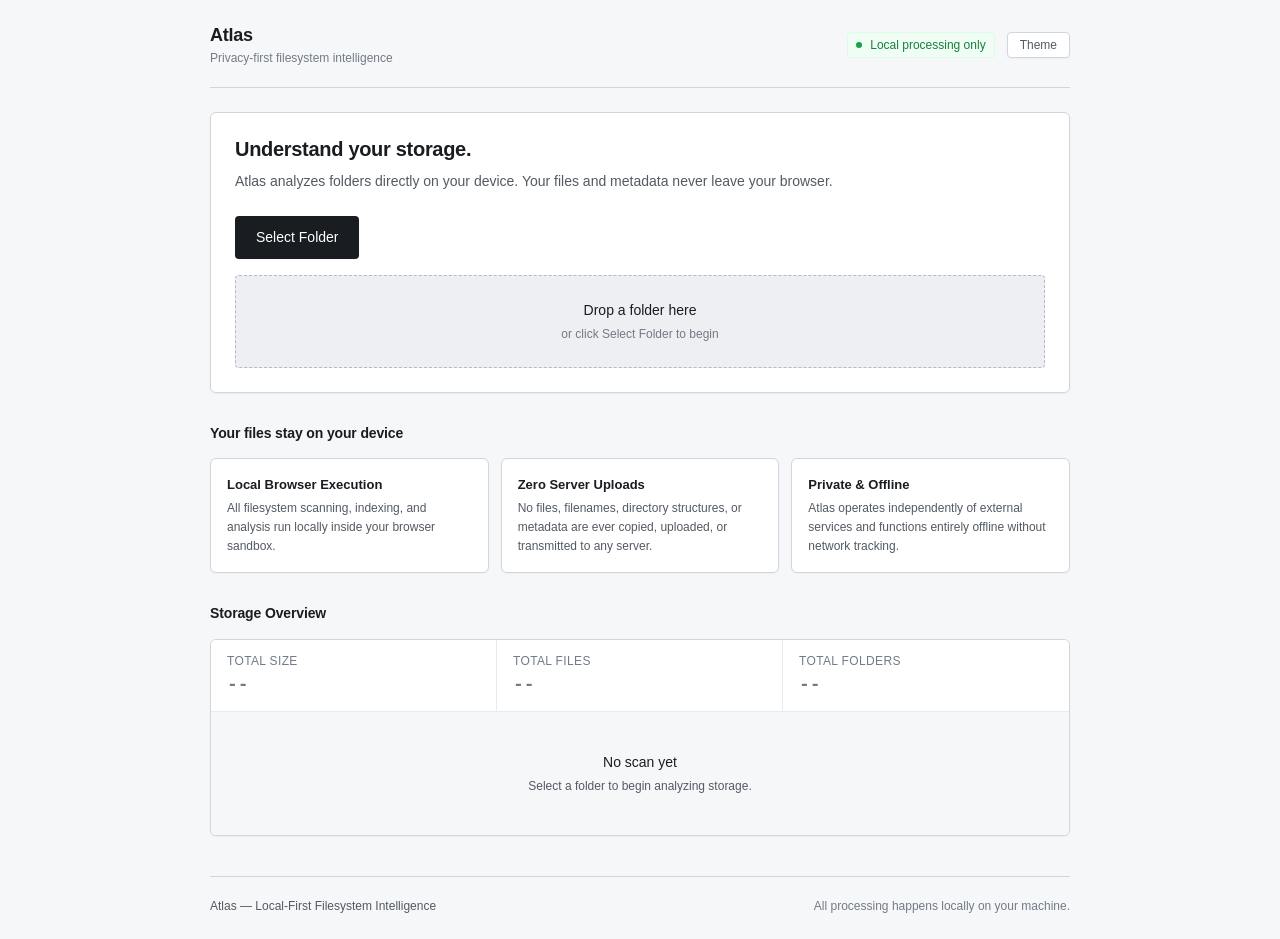
==== index.html @ 325a5d92 "Created the basic frontend." ====
<!DOCTYPE html>
<html lang="en">

<head>
    <meta charset="UTF-8">
    <meta name="viewport" content="width=device-width, initial-scale=1.0">
    <meta name="description"
        content="Atlas - Privacy-first, local-first filesystem intelligence application analyzing folders directly in your browser.">
    <title>Atlas</title>
    <link rel="stylesheet" href="css/app.css">
</head>

<body>
    <header id="app-header" class="app-header">
        <div class="brand-container">
            <h1 class="brand-title">Atlas</h1>
            <p class="brand-tagline">Privacy-first filesystem intelligence</p>
        </div>

        <div class="header-actions">
            <div id="privacy-status" class="privacy-status" role="status" aria-live="polite">
                <span class="status-indicator"></span>
                <span class="status-text">Local processing only</span>
            </div>

            <button type="button" id="theme-toggle" class="theme-toggle-btn" aria-label="Toggle theme">
                Theme
            </button>
        </div>
    </header>

    <main id="main-content" class="main-content">
        <!-- hero section -->
        <section id="scan-section" class="scan-section" aria-labelledby="scan-heading">
            <header class="section-header">
                <h2 id="scan-heading" class="section-title">Understand your storage.</h2>
                <p class="section-description">
                    Atlas analyzes folders directly on your device. Your files and metadata never leave your browser.
                </p>
            </header>

            <div class="scan-controls">
                <input type="file" id="folder-input" class="folder-input" webkitdirectory directory multiple hidden
                    aria-label="Select folder to analyze">
                <button type="button" id="select-folder-btn" class="select-folder-btn">
                    Select Folder
                </button>

                <div id="drop-zone" class="drop-zone" tabindex="0" role="region" aria-label="Folder drop zone">
                    <p class="drop-zone-prompt">Drop a folder here</p>
                    <p class="drop-zone-subtext">or click Select Folder to begin</p>
                </div>
            </div>
        </section>

        <!-- privacy section -->
        <section id="privacy-section" class="privacy-section" aria-labelledby="privacy-heading">
            <h2 id="privacy-heading" class="section-title">Your files stay on your device</h2>
            <div class="privacy-details">
                <article class="privacy-point">
                    <h3 class="privacy-point-title">Local Browser Execution</h3>
                    <p class="privacy-point-text">
                        All filesystem scanning, indexing, and analysis run locally inside your browser sandbox.
                    </p>
                </article>
                <article class="privacy-point">
                    <h3 class="privacy-point-title">Zero Server Uploads</h3>
                    <p class="privacy-point-text">
                        No files, filenames, directory structures, or metadata are ever copied, uploaded, or transmitted
                        to any server.
                    </p>
                </article>
                <article class="privacy-point">
                    <h3 class="privacy-point-title">Private &amp; Offline</h3>
                    <p class="privacy-point-text">
                        Atlas operates independently of external services and functions entirely offline without network
                        tracking.
                    </p>
                </article>
            </div>
        </section>

        <!-- dashboard section -->
        <section id="dashboard-section" class="dashboard-section" aria-labelledby="dashboard-heading">
            <div class="dashboard-header">
                <h2 id="dashboard-heading" class="section-title">Storage Overview</h2>
            </div>

            <div id="stats-overview" class="stats-overview">
                <!-- stats cards -->
                <div id="stats-container" class="stats-grid" aria-hidden="true">
                    <article class="stat-card" id="stat-total-size">
                        <h3 class="stat-label">Total Size</h3>
                        <p class="stat-value">--</p>
                    </article>
                    <article class="stat-card" id="stat-total-files">
                        <h3 class="stat-label">Total Files</h3>
                        <p class="stat-value">--</p>
                    </article>
                    <article class="stat-card" id="stat-total-folders">
                        <h3 class="stat-label">Total Folders</h3>
                        <p class="stat-value">--</p>
                    </article>
                </div>

                <!-- Empty State -->
                <div id="empty-state" class="empty-state">
                    <h3 class="empty-state-title">No scan yet</h3>
                    <p class="empty-state-instruction">
                        Select a folder to begin analyzing storage.
                    </p>
                </div>
            </div>
        </section>
    </main>

    <footer id="app-footer" class="app-footer">
        <p class="footer-text">Atlas &mdash; Local-First Filesystem Intelligence</p>
        <p class="footer-privacy-note">All processing happens locally on your machine.</p>
    </footer>
</body>

</html>
---- css/app.css ----
*,
*::before,
*::after {
    box-sizing: border-box;
    margin: 0;
    padding: 0;
}

html {
    -webkit-text-size-adjust: 100%;
    tab-size: 4;
    font-size: 16px;
    height: 100%;
}

body {
    min-height: 100%;
    background-color: var(--bg-canvas);
    color: var(--text-primary);
    font-family: var(--font-sans);
    font-size: var(--text-base);
    line-height: var(--leading-normal);
    -webkit-font-smoothing: antialiased;
    -moz-osx-font-smoothing: grayscale;
    text-rendering: optimizeLegibility;
}

button,
input {
    font: inherit;
    color: inherit;
}

button {
    background: none;
    border: none;
    cursor: pointer;
}

p,
h1,
h2,
h3 {
    overflow-wrap: break-word;
}

:root {
    --bg-canvas: #f6f7f9;
    --bg-surface: #ffffff;
    --bg-surface-raised: #ffffff;
    --bg-subtle: #eeeff2;
    --bg-subtle-hover: #e4e6ea;
    --bg-subtle-active: #dadde2;

    --border-subtle: #e8eaee;
    --border-color: #d2d6dc;
    --border-strong: #9ca3af;
    --border-dashed: #b5bac1;

    --text-primary: #191c20;
    --text-secondary: #535a63;
    --text-muted: #727b86;

    --accent: #2563eb;
    --accent-hover: #1d4ed8;
    --accent-subtle: #eff6ff;
    --accent-focus: #2563eb;

    --btn-primary-bg: #191c20;
    --btn-primary-hover: #2d3239;
    --btn-primary-active: #101214;
    --btn-primary-text: #ffffff;

    --status-dot: #16a34a;
    --status-bg: #f0fdf4;
    --status-border: #dcfce7;
    --status-text: #15803d;

    --font-sans: -apple-system, BlinkMacSystemFont, "Segoe UI", Roboto, "Helvetica Neue", Arial, sans-serif;
    --font-mono: ui-monospace, SFMono-Regular, "SF Mono", Menlo, Consolas, "Liberation Mono", monospace;

    --text-xs: 0.75rem;
    --text-sm: 0.8125rem;
    --text-base: 0.875rem;
    --text-md: 0.9375rem;
    --text-lg: 1.125rem;
    --text-xl: 1.25rem;

    --font-normal: 400;
    --font-medium: 500;
    --font-semibold: 600;

    --leading-tight: 1.25;
    --leading-normal: 1.5;
    --leading-relaxed: 1.6;

    --space-1: 0.25rem;
    --space-2: 0.5rem;
    --space-3: 0.75rem;
    --space-4: 1rem;
    --space-5: 1.25rem;
    --space-6: 1.5rem;
    --space-8: 2rem;
    --space-10: 2.5rem;
    --space-12: 3rem;

    --radius-sm: 4px;
    --radius-md: 6px;
    --radius-lg: 8px;

    --shadow-subtle: 0 1px 2px rgba(0, 0, 0, 0.04);
    --shadow-card: 0 1px 3px rgba(0, 0, 0, 0.05);

    --app-max-width: 860px;
    --transition-speed: 0.15s;
}

@media (prefers-color-scheme: dark) {
    :root {
        --bg-canvas: #0f1115;
        --bg-surface: #171a21;
        --bg-surface-raised: #1c212a;
        --bg-subtle: #202530;
        --bg-subtle-hover: #282f3d;
        --bg-subtle-active: #323a4a;

        --border-subtle: #222733;
        --border-color: #2e3544;
        --border-strong: #465063;
        --border-dashed: #3e4758;

        --text-primary: #e6edf3;
        --text-secondary: #909dab;
        --text-muted: #6b7785;

        --accent: #3b82f6;
        --accent-hover: #60a5fa;
        --accent-subtle: #1e293b;
        --accent-focus: #3b82f6;

        --btn-primary-bg: #e6edf3;
        --btn-primary-hover: #ffffff;
        --btn-primary-active: #cfd6dc;
        --btn-primary-text: #0f1115;

        --status-dot: #22c55e;
        --status-bg: #052e16;
        --status-border: #14532d;
        --status-text: #4ade80;

        --shadow-subtle: 0 1px 2px rgba(0, 0, 0, 0.2);
        --shadow-card: 0 1px 3px rgba(0, 0, 0, 0.3);
    }
}

.brand-title {
    font-size: var(--text-lg);
    font-weight: var(--font-semibold);
    letter-spacing: -0.015em;
    color: var(--text-primary);
    line-height: var(--leading-tight);
}

.brand-tagline {
    font-size: var(--text-xs);
    font-weight: var(--font-normal);
    color: var(--text-muted);
    line-height: var(--leading-normal);
}

.section-title {
    font-size: var(--text-md);
    font-weight: var(--font-semibold);
    letter-spacing: -0.01em;
    color: var(--text-primary);
    line-height: var(--leading-tight);
}

.section-description {
    font-size: var(--text-base);
    color: var(--text-secondary);
    line-height: var(--leading-relaxed);
}

body {
    display: flex;
    flex-direction: column;
    align-items: center;
    padding: var(--space-6) var(--space-4);
}

.app-header,
.main-content,
.app-footer {
    width: 100%;
    max-width: var(--app-max-width);
}

.main-content {
    display: flex;
    flex-direction: column;
    gap: var(--space-8);
}

.app-header {
    display: flex;
    align-items: center;
    justify-content: space-between;
    padding-bottom: var(--space-5);
    margin-bottom: var(--space-6);
    border-bottom: 1px solid var(--border-color);
}

.brand-container {
    display: flex;
    flex-direction: column;
    gap: 2px;
}

.header-actions {
    display: flex;
    align-items: center;
    gap: var(--space-3);
}

.privacy-status {
    display: inline-flex;
    align-items: center;
    gap: var(--space-2);
    padding: 3px var(--space-2);
    background-color: var(--status-bg);
    border: 1px solid var(--status-border);
    border-radius: var(--radius-sm);
}

.status-indicator {
    width: 6px;
    height: 6px;
    border-radius: 50%;
    background-color: var(--status-dot);
    flex-shrink: 0;
}

.status-text {
    font-size: var(--text-xs);
    font-weight: var(--font-medium);
    color: var(--status-text);
    white-space: nowrap;
}

.theme-toggle-btn {
    display: inline-flex;
    align-items: center;
    justify-content: center;
    padding: 3px var(--space-3);
    font-size: var(--text-xs);
    font-weight: var(--font-medium);
    color: var(--text-secondary);
    background-color: var(--bg-surface);
    border: 1px solid var(--border-color);
    border-radius: var(--radius-sm);
    box-shadow: var(--shadow-subtle);
    transition: background-color var(--transition-speed) ease,
                color var(--transition-speed) ease,
                border-color var(--transition-speed) ease;
}

.scan-section {
    background-color: var(--bg-surface);
    border: 1px solid var(--border-color);
    border-radius: var(--radius-md);
    padding: var(--space-6);
    box-shadow: var(--shadow-card);
}

.scan-section .section-header {
    display: flex;
    flex-direction: column;
    gap: var(--space-2);
    margin-bottom: var(--space-6);
}

.scan-section .section-title {
    font-size: var(--text-xl);
    font-weight: var(--font-semibold);
    letter-spacing: -0.015em;
}

.scan-controls {
    display: flex;
    flex-direction: column;
    gap: var(--space-4);
}

.select-folder-btn {
    align-self: flex-start;
    display: inline-flex;
    align-items: center;
    justify-content: center;
    padding: 0.625rem var(--space-5);
    background-color: var(--btn-primary-bg);
    color: var(--btn-primary-text);
    font-size: var(--text-base);
    font-weight: var(--font-medium);
    border: 1px solid transparent;
    border-radius: var(--radius-sm);
    box-shadow: var(--shadow-subtle);
    cursor: pointer;
    user-select: none;
    transition: background-color var(--transition-speed) ease,
                border-color var(--transition-speed) ease;
}

.drop-zone {
    display: flex;
    flex-direction: column;
    align-items: center;
    justify-content: center;
    gap: 4px;
    padding: var(--space-6) var(--space-4);
    background-color: var(--bg-subtle);
    border: 1px dashed var(--border-dashed);
    border-radius: var(--radius-sm);
    text-align: center;
    cursor: pointer;
    user-select: none;
    transition: background-color var(--transition-speed) ease,
                border-color var(--transition-speed) ease;
}

.drop-zone-prompt {
    font-size: var(--text-base);
    font-weight: var(--font-medium);
    color: var(--text-primary);
}

.drop-zone-subtext {
    font-size: var(--text-xs);
    color: var(--text-muted);
}

.privacy-section {
    display: flex;
    flex-direction: column;
    gap: var(--space-4);
}

.privacy-section .section-title {
    font-size: var(--text-base);
    font-weight: var(--font-semibold);
    color: var(--text-primary);
}

.privacy-details {
    display: grid;
    grid-template-columns: repeat(3, 1fr);
    gap: var(--space-3);
}

.privacy-point {
    background-color: var(--bg-surface);
    border: 1px solid var(--border-color);
    border-radius: var(--radius-md);
    padding: var(--space-4);
    box-shadow: var(--shadow-subtle);
    display: flex;
    flex-direction: column;
    gap: var(--space-1);
}

.privacy-point-title {
    font-size: var(--text-sm);
    font-weight: var(--font-semibold);
    color: var(--text-primary);
}

.privacy-point-text {
    font-size: var(--text-xs);
    color: var(--text-secondary);
    line-height: var(--leading-relaxed);
}

.dashboard-section {
    display: flex;
    flex-direction: column;
    gap: var(--space-4);
}

.dashboard-header {
    display: flex;
    align-items: center;
    justify-content: space-between;
}

.dashboard-header .section-title {
    font-size: var(--text-base);
    font-weight: var(--font-semibold);
    color: var(--text-primary);
}

.stats-overview {
    background-color: var(--bg-surface);
    border: 1px solid var(--border-color);
    border-radius: var(--radius-md);
    overflow: hidden;
    box-shadow: var(--shadow-subtle);
}

.stats-grid {
    display: grid;
    grid-template-columns: repeat(3, 1fr);
    border-bottom: 1px solid var(--border-subtle);
    background-color: var(--bg-surface);
}

.stat-card {
    padding: var(--space-3) var(--space-4);
    display: flex;
    flex-direction: column;
    gap: 2px;
}

.stat-card:not(:last-child) {
    border-right: 1px solid var(--border-subtle);
}

.stat-label {
    font-size: var(--text-xs);
    font-weight: var(--font-medium);
    text-transform: uppercase;
    letter-spacing: 0.03em;
    color: var(--text-muted);
}

.stat-value {
    font-family: var(--font-mono);
    font-size: var(--text-lg);
    font-weight: var(--font-semibold);
    color: var(--text-muted);
}

.empty-state {
    padding: var(--space-10) var(--space-6);
    text-align: center;
    background-color: var(--bg-canvas);
    display: flex;
    flex-direction: column;
    align-items: center;
    justify-content: center;
    gap: var(--space-1);
}

.empty-state-title {
    font-size: var(--text-base);
    font-weight: var(--font-medium);
    color: var(--text-primary);
}

.empty-state-instruction {
    font-size: var(--text-xs);
    color: var(--text-secondary);
}

.theme-toggle-btn:hover {
    background-color: var(--bg-subtle);
    color: var(--text-primary);
    border-color: var(--border-strong);
}

.select-folder-btn:hover {
    background-color: var(--btn-primary-hover);
}

.drop-zone:hover {
    background-color: var(--bg-subtle-hover);
    border-color: var(--border-strong);
}

.theme-toggle-btn:active {
    background-color: var(--bg-subtle-active);
}

.select-folder-btn:active {
    background-color: var(--btn-primary-active);
}

.drop-zone:active {
    background-color: var(--bg-subtle-active);
}

:focus-visible {
    outline: 2px solid var(--accent-focus);
    outline-offset: 2px;
}

.drop-zone:focus-visible {
    border-color: var(--accent-focus);
    border-style: solid;
    outline: 2px solid var(--accent-focus);
    outline-offset: 1px;
}

button:disabled,
.btn-disabled {
    opacity: 0.5;
    cursor: not-allowed;
}

.app-footer {
    display: flex;
    align-items: center;
    justify-content: space-between;
    padding-top: var(--space-5);
    margin-top: var(--space-10);
    border-top: 1px solid var(--border-color);
}

.footer-text {
    font-size: var(--text-xs);
    font-weight: var(--font-medium);
    color: var(--text-secondary);
}

.footer-privacy-note {
    font-size: var(--text-xs);
    color: var(--text-muted);
}

@media (max-width: 768px) {
    body {
        padding: var(--space-4) var(--space-3);
    }

    .main-content {
        gap: var(--space-6);
    }

    .scan-section {
        padding: var(--space-5);
    }

    .privacy-details {
        grid-template-columns: 1fr;
        gap: var(--space-2);
    }

    .stats-grid {
        grid-template-columns: 1fr;
    }

    .stat-card:not(:last-child) {
        border-right: none;
        border-bottom: 1px solid var(--border-subtle);
    }
}

@media (max-width: 480px) {
    .app-header {
        flex-direction: column;
        align-items: flex-start;
        gap: var(--space-3);
    }

    .header-actions {
        width: 100%;
        justify-content: space-between;
    }

    .select-folder-btn {
        width: 100%;
    }

    .empty-state {
        padding: var(--space-8) var(--space-4);
    }

    .app-footer {
        flex-direction: column;
        align-items: flex-start;
        gap: var(--space-1);
    }
}
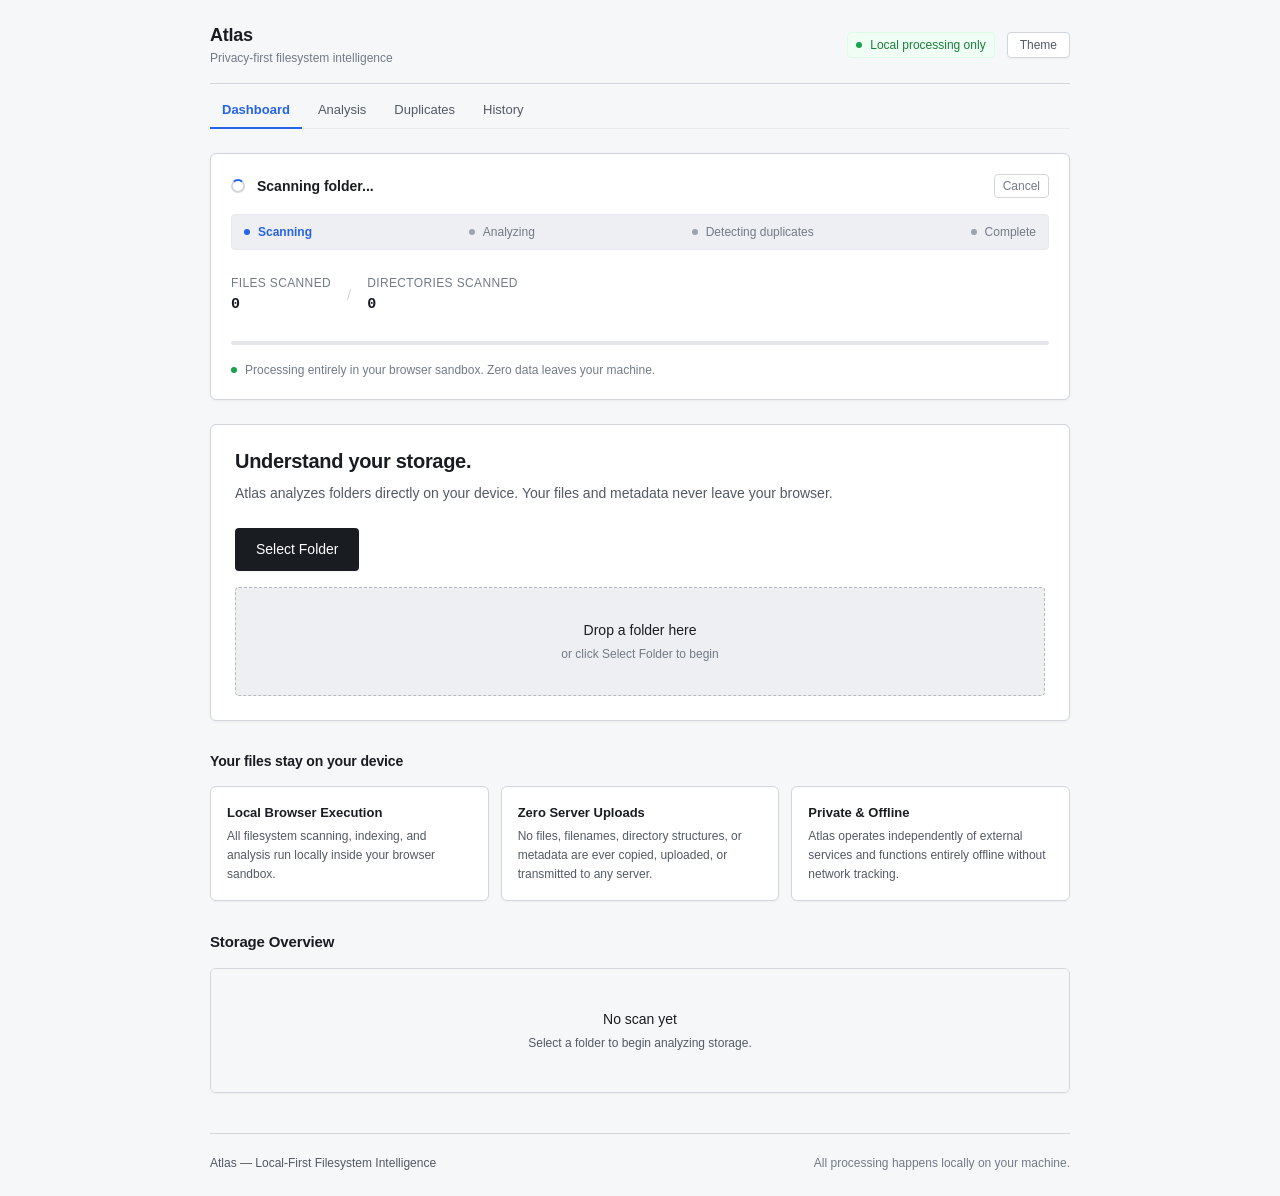
==== commit f8ab2ec3: "Completed UI" ====
--- a/index.html
+++ b/index.html
@@ -6,11 +6,13 @@
     <meta name="viewport" content="width=device-width, initial-scale=1.0">
     <meta name="description"
         content="Atlas - Privacy-first, local-first filesystem intelligence application analyzing folders directly in your browser.">
-    <title>Atlas</title>
+    <title>Atlas &mdash; Local Filesystem Intelligence</title>
     <link rel="stylesheet" href="css/app.css">
+    <script src="js/app.js" type="module" defer></script>
 </head>
 
 <body>
+    <!-- Global Header -->
     <header id="app-header" class="app-header">
         <div class="brand-container">
             <h1 class="brand-title">Atlas</h1>
@@ -19,7 +21,7 @@
 
         <div class="header-actions">
             <div id="privacy-status" class="privacy-status" role="status" aria-live="polite">
-                <span class="status-indicator"></span>
+                <span class="status-indicator" aria-hidden="true"></span>
                 <span class="status-text">Local processing only</span>
             </div>
 
@@ -29,91 +31,102 @@
         </div>
     </header>
 
+    <!-- Compact Navigation -->
+    <nav id="app-nav" class="app-nav" aria-label="Primary navigation">
+        <button type="button" class="nav-btn active" data-view="dashboard">
+            Dashboard
+        </button>
+        <button type="button" class="nav-btn" data-view="analysis">
+            Analysis
+        </button>
+        <button type="button" class="nav-btn" data-view="duplicates">
+            Duplicates
+            <span id="nav-duplicates-badge" class="nav-badge" hidden>0</span>
+        </button>
+        <button type="button" class="nav-btn" data-view="history">
+            History
+        </button>
+    </nav>
+
+    <!-- Hidden folder input as fallback -->
+    <input type="file" id="folder-input" class="folder-input" webkitdirectory directory multiple hidden
+        aria-label="Select folder to analyze">
+
+    <!-- Main Content -->
     <main id="main-content" class="main-content">
-        <!-- hero section -->
-        <section id="scan-section" class="scan-section" aria-labelledby="scan-heading">
-            <header class="section-header">
-                <h2 id="scan-heading" class="section-title">Understand your storage.</h2>
-                <p class="section-description">
-                    Atlas analyzes folders directly on your device. Your files and metadata never leave your browser.
-                </p>
-            </header>
+        <!-- Scanning Progress State -->
+        <div id="scanning-progress-box" class="scan-progress-card" hidden role="region" aria-label="Scan in progress" aria-live="polite">
+            <div class="scan-progress-header">
+                <div class="scan-progress-title-row">
+                    <span class="scan-spinner" aria-hidden="true"></span>
+                    <h3 id="scan-stage-title" class="scan-progress-title">Scanning folder...</h3>
+                </div>
+                <button type="button" id="cancel-scan-btn" class="btn-cancel" aria-label="Cancel scan">Cancel</button>
+            </div>
 
-            <div class="scan-controls">
-                <input type="file" id="folder-input" class="folder-input" webkitdirectory directory multiple hidden
-                    aria-label="Select folder to analyze">
-                <button type="button" id="select-folder-btn" class="select-folder-btn">
-                    Select Folder
-                </button>
-
-                <div id="drop-zone" class="drop-zone" tabindex="0" role="region" aria-label="Folder drop zone">
-                    <p class="drop-zone-prompt">Drop a folder here</p>
-                    <p class="drop-zone-subtext">or click Select Folder to begin</p>
+            <div class="stage-tracker" role="list">
+                <div class="stage-step active" id="stage-step-scanning" role="listitem">
+                    <span class="stage-dot"></span>
+                    <span class="stage-label">Scanning</span>
+                </div>
+                <div class="stage-step" id="stage-step-analyzing" role="listitem">
+                    <span class="stage-dot"></span>
+                    <span class="stage-label">Analyzing</span>
+                </div>
+                <div class="stage-step" id="stage-step-duplicates" role="listitem">
+                    <span class="stage-dot"></span>
+                    <span class="stage-label">Detecting duplicates</span>
+                </div>
+                <div class="stage-step" id="stage-step-complete" role="listitem">
+                    <span class="stage-dot"></span>
+                    <span class="stage-label">Complete</span>
                 </div>
             </div>
+
+            <div class="scan-stats-row">
+                <div class="scan-stat-item">
+                    <span class="scan-stat-label">Files scanned</span>
+                    <span class="scan-stat-value" id="scan-files-counter">0</span>
+                </div>
+                <div class="scan-stat-divider" aria-hidden="true">/</div>
+                <div class="scan-stat-item">
+                    <span class="scan-stat-label">Directories scanned</span>
+                    <span class="scan-stat-value" id="scan-dirs-counter">0</span>
+                </div>
+            </div>
+
+            <div class="progress-track" role="progressbar" aria-label="Scan progress">
+                <div id="scan-progress-bar" class="progress-bar"></div>
+            </div>
+
+            <p class="scan-privacy-note">
+                <span class="status-indicator"></span>
+                Processing entirely in your browser sandbox. Zero data leaves your machine.
+            </p>
+        </div>
+
+        <!-- View 1: Dashboard -->
+        <section class="app-view" data-view-content="dashboard" id="view-dashboard">
+            <!-- Populated by renderDashboard() -->
         </section>
 
-        <!-- privacy section -->
-        <section id="privacy-section" class="privacy-section" aria-labelledby="privacy-heading">
-            <h2 id="privacy-heading" class="section-title">Your files stay on your device</h2>
-            <div class="privacy-details">
-                <article class="privacy-point">
-                    <h3 class="privacy-point-title">Local Browser Execution</h3>
-                    <p class="privacy-point-text">
-                        All filesystem scanning, indexing, and analysis run locally inside your browser sandbox.
-                    </p>
-                </article>
-                <article class="privacy-point">
-                    <h3 class="privacy-point-title">Zero Server Uploads</h3>
-                    <p class="privacy-point-text">
-                        No files, filenames, directory structures, or metadata are ever copied, uploaded, or transmitted
-                        to any server.
-                    </p>
-                </article>
-                <article class="privacy-point">
-                    <h3 class="privacy-point-title">Private &amp; Offline</h3>
-                    <p class="privacy-point-text">
-                        Atlas operates independently of external services and functions entirely offline without network
-                        tracking.
-                    </p>
-                </article>
-            </div>
+        <!-- View 2: Analysis -->
+        <section class="app-view" data-view-content="analysis" id="view-analysis" hidden>
+            <!-- Populated by renderAnalysis() -->
         </section>
 
-        <!-- dashboard section -->
-        <section id="dashboard-section" class="dashboard-section" aria-labelledby="dashboard-heading">
-            <div class="dashboard-header">
-                <h2 id="dashboard-heading" class="section-title">Storage Overview</h2>
-            </div>
+        <!-- View 3: Duplicates -->
+        <section class="app-view" data-view-content="duplicates" id="view-duplicates" hidden>
+            <!-- Populated by renderDuplicates() -->
+        </section>
 
-            <div id="stats-overview" class="stats-overview">
-                <!-- stats cards -->
-                <div id="stats-container" class="stats-grid" aria-hidden="true">
-                    <article class="stat-card" id="stat-total-size">
-                        <h3 class="stat-label">Total Size</h3>
-                        <p class="stat-value">--</p>
-                    </article>
-                    <article class="stat-card" id="stat-total-files">
-                        <h3 class="stat-label">Total Files</h3>
-                        <p class="stat-value">--</p>
-                    </article>
-                    <article class="stat-card" id="stat-total-folders">
-                        <h3 class="stat-label">Total Folders</h3>
-                        <p class="stat-value">--</p>
-                    </article>
-                </div>
-
-                <!-- Empty State -->
-                <div id="empty-state" class="empty-state">
-                    <h3 class="empty-state-title">No scan yet</h3>
-                    <p class="empty-state-instruction">
-                        Select a folder to begin analyzing storage.
-                    </p>
-                </div>
-            </div>
+        <!-- View 4: History -->
+        <section class="app-view" data-view-content="history" id="view-history" hidden>
+            <!-- Populated by renderHistory() -->
         </section>
     </main>
 
+    <!-- Global Footer -->
     <footer id="app-footer" class="app-footer">
         <p class="footer-text">Atlas &mdash; Local-First Filesystem Intelligence</p>
         <p class="footer-privacy-note">All processing happens locally on your machine.</p>
--- a/css/app.css
+++ b/css/app.css
@@ -23,6 +23,10 @@
     -webkit-font-smoothing: antialiased;
     -moz-osx-font-smoothing: grayscale;
     text-rendering: optimizeLegibility;
+    display: flex;
+    flex-direction: column;
+    align-items: center;
+    padding: var(--space-6) var(--space-4);
 }
 
 button,
@@ -40,10 +44,12 @@
 p,
 h1,
 h2,
-h3 {
+h3,
+h4 {
     overflow-wrap: break-word;
 }
 
+/* Base Light Mode Tokens */
 :root {
     --bg-canvas: #f6f7f9;
     --bg-surface: #ffffff;
@@ -115,8 +121,9 @@
     --transition-speed: 0.15s;
 }
 
+/* System Dark Preference and Manual Theme Switching */
 @media (prefers-color-scheme: dark) {
-    :root {
+    :root:not([data-theme="light"]) {
         --bg-canvas: #0f1115;
         --bg-surface: #171a21;
         --bg-surface-raised: #1c212a;
@@ -153,6 +160,109 @@
     }
 }
 
+:root[data-theme="dark"] {
+    --bg-canvas: #0f1115;
+    --bg-surface: #171a21;
+    --bg-surface-raised: #1c212a;
+    --bg-subtle: #202530;
+    --bg-subtle-hover: #282f3d;
+    --bg-subtle-active: #323a4a;
+
+    --border-subtle: #222733;
+    --border-color: #2e3544;
+    --border-strong: #465063;
+    --border-dashed: #3e4758;
+
+    --text-primary: #e6edf3;
+    --text-secondary: #909dab;
+    --text-muted: #6b7785;
+
+    --accent: #3b82f6;
+    --accent-hover: #60a5fa;
+    --accent-subtle: #1e293b;
+    --accent-focus: #3b82f6;
+
+    --btn-primary-bg: #e6edf3;
+    --btn-primary-hover: #ffffff;
+    --btn-primary-active: #cfd6dc;
+    --btn-primary-text: #0f1115;
+
+    --status-dot: #22c55e;
+    --status-bg: #052e16;
+    --status-border: #14532d;
+    --status-text: #4ade80;
+
+    --shadow-subtle: 0 1px 2px rgba(0, 0, 0, 0.2);
+    --shadow-card: 0 1px 3px rgba(0, 0, 0, 0.3);
+}
+
+:root[data-theme="light"] {
+    --bg-canvas: #f6f7f9;
+    --bg-surface: #ffffff;
+    --bg-surface-raised: #ffffff;
+    --bg-subtle: #eeeff2;
+    --bg-subtle-hover: #e4e6ea;
+    --bg-subtle-active: #dadde2;
+
+    --border-subtle: #e8eaee;
+    --border-color: #d2d6dc;
+    --border-strong: #9ca3af;
+    --border-dashed: #b5bac1;
+
+    --text-primary: #191c20;
+    --text-secondary: #535a63;
+    --text-muted: #727b86;
+
+    --accent: #2563eb;
+    --accent-hover: #1d4ed8;
+    --accent-subtle: #eff6ff;
+    --accent-focus: #2563eb;
+
+    --btn-primary-bg: #191c20;
+    --btn-primary-hover: #2d3239;
+    --btn-primary-active: #101214;
+    --btn-primary-text: #ffffff;
+
+    --status-dot: #16a34a;
+    --status-bg: #f0fdf4;
+    --status-border: #dcfce7;
+    --status-text: #15803d;
+
+    --shadow-subtle: 0 1px 2px rgba(0, 0, 0, 0.04);
+    --shadow-card: 0 1px 3px rgba(0, 0, 0, 0.05);
+}
+
+/* Layout Containers */
+.app-header,
+.app-nav,
+.main-content,
+.app-footer {
+    width: 100%;
+    max-width: var(--app-max-width);
+}
+
+.main-content {
+    display: flex;
+    flex-direction: column;
+    gap: var(--space-6);
+}
+
+/* Header */
+.app-header {
+    display: flex;
+    align-items: center;
+    justify-content: space-between;
+    padding-bottom: var(--space-4);
+    margin-bottom: var(--space-2);
+    border-bottom: 1px solid var(--border-color);
+}
+
+.brand-container {
+    display: flex;
+    flex-direction: column;
+    gap: 2px;
+}
+
 .brand-title {
     font-size: var(--text-lg);
     font-weight: var(--font-semibold);
@@ -166,55 +276,6 @@
     font-weight: var(--font-normal);
     color: var(--text-muted);
     line-height: var(--leading-normal);
-}
-
-.section-title {
-    font-size: var(--text-md);
-    font-weight: var(--font-semibold);
-    letter-spacing: -0.01em;
-    color: var(--text-primary);
-    line-height: var(--leading-tight);
-}
-
-.section-description {
-    font-size: var(--text-base);
-    color: var(--text-secondary);
-    line-height: var(--leading-relaxed);
-}
-
-body {
-    display: flex;
-    flex-direction: column;
-    align-items: center;
-    padding: var(--space-6) var(--space-4);
-}
-
-.app-header,
-.main-content,
-.app-footer {
-    width: 100%;
-    max-width: var(--app-max-width);
-}
-
-.main-content {
-    display: flex;
-    flex-direction: column;
-    gap: var(--space-8);
-}
-
-.app-header {
-    display: flex;
-    align-items: center;
-    justify-content: space-between;
-    padding-bottom: var(--space-5);
-    margin-bottom: var(--space-6);
-    border-bottom: 1px solid var(--border-color);
-}
-
-.brand-container {
-    display: flex;
-    flex-direction: column;
-    gap: 2px;
 }
 
 .header-actions {
@@ -263,6 +324,274 @@
     transition: background-color var(--transition-speed) ease,
                 color var(--transition-speed) ease,
                 border-color var(--transition-speed) ease;
+}
+
+.theme-toggle-btn:hover {
+    background-color: var(--bg-subtle);
+    color: var(--text-primary);
+    border-color: var(--border-strong);
+}
+
+.theme-toggle-btn:active {
+    background-color: var(--bg-subtle-active);
+}
+
+/* Primary Navigation */
+.app-nav {
+    display: flex;
+    align-items: center;
+    gap: var(--space-1);
+    margin-bottom: var(--space-6);
+    border-bottom: 1px solid var(--border-subtle);
+}
+
+.nav-btn {
+    display: inline-flex;
+    align-items: center;
+    gap: var(--space-2);
+    padding: var(--space-2) var(--space-3);
+    font-size: var(--text-sm);
+    font-weight: var(--font-medium);
+    color: var(--text-secondary);
+    background: transparent;
+    border: none;
+    border-bottom: 2px solid transparent;
+    margin-bottom: -1px;
+    cursor: pointer;
+    border-radius: var(--radius-sm) var(--radius-sm) 0 0;
+    transition: color var(--transition-speed) ease,
+                border-color var(--transition-speed) ease;
+}
+
+.nav-btn:hover {
+    color: var(--text-primary);
+    background-color: var(--bg-subtle);
+}
+
+.nav-btn.active {
+    color: var(--accent);
+    border-bottom-color: var(--accent);
+    font-weight: var(--font-semibold);
+    background-color: transparent;
+}
+
+.nav-badge {
+    font-size: 0.6875rem;
+    font-family: var(--font-mono);
+    font-weight: var(--font-medium);
+    background-color: var(--accent-subtle);
+    color: var(--accent);
+    padding: 1px 5px;
+    border-radius: 9999px;
+    line-height: 1.2;
+}
+
+/* SPA View Panels */
+.app-view,
+.view-panel {
+    display: flex;
+    flex-direction: column;
+    gap: var(--space-6);
+}
+
+.app-view[hidden],
+.view-panel[hidden] {
+    display: none !important;
+}
+
+/* Generic Section & View Headers */
+.view-header {
+    display: flex;
+    align-items: flex-start;
+    justify-content: space-between;
+    gap: var(--space-4);
+    padding-bottom: var(--space-2);
+}
+
+.view-header-title-group {
+    display: flex;
+    flex-direction: column;
+    gap: 2px;
+}
+
+.view-title {
+    font-size: var(--text-md);
+    font-weight: var(--font-semibold);
+    color: var(--text-primary);
+    letter-spacing: -0.01em;
+}
+
+.view-subtitle {
+    font-size: var(--text-xs);
+    color: var(--text-secondary);
+}
+
+.section-title {
+    font-size: var(--text-md);
+    font-weight: var(--font-semibold);
+    letter-spacing: -0.01em;
+    color: var(--text-primary);
+    line-height: var(--leading-tight);
+}
+
+.section-description {
+    font-size: var(--text-base);
+    color: var(--text-secondary);
+    line-height: var(--leading-relaxed);
+}
+
+/* Scanning Progress Card */
+.scanning-container {
+    width: 100%;
+}
+
+.scan-progress-card {
+    background-color: var(--bg-surface);
+    border: 1px solid var(--border-color);
+    border-radius: var(--radius-md);
+    padding: var(--space-5);
+    box-shadow: var(--shadow-card);
+    display: flex;
+    flex-direction: column;
+    gap: var(--space-4);
+}
+
+.scan-progress-header {
+    display: flex;
+    justify-content: space-between;
+    align-items: center;
+}
+
+.scan-progress-title-row {
+    display: flex;
+    align-items: center;
+    gap: var(--space-3);
+}
+
+.scan-spinner {
+    width: 14px;
+    height: 14px;
+    border: 2px solid var(--border-color);
+    border-top-color: var(--accent);
+    border-radius: 50%;
+    animation: spin 0.8s linear infinite;
+}
+
+@keyframes spin {
+    to { transform: rotate(360deg); }
+}
+
+.scan-progress-title {
+    font-size: var(--text-base);
+    font-weight: var(--font-semibold);
+    color: var(--text-primary);
+}
+
+.stage-tracker {
+    display: flex;
+    align-items: center;
+    justify-content: space-between;
+    gap: var(--space-2);
+    padding: var(--space-2) var(--space-3);
+    background-color: var(--bg-subtle);
+    border-radius: var(--radius-sm);
+    border: 1px solid var(--border-subtle);
+}
+
+.stage-step {
+    display: flex;
+    align-items: center;
+    gap: var(--space-2);
+    font-size: var(--text-xs);
+    color: var(--text-muted);
+}
+
+.stage-dot {
+    width: 6px;
+    height: 6px;
+    border-radius: 50%;
+    background-color: var(--border-strong);
+}
+
+.stage-step.active {
+    color: var(--accent);
+    font-weight: var(--font-semibold);
+}
+
+.stage-step.active .stage-dot {
+    background-color: var(--accent);
+}
+
+.stage-step.completed {
+    color: var(--text-secondary);
+}
+
+.stage-step.completed .stage-dot {
+    background-color: var(--status-dot);
+}
+
+.scan-stats-row {
+    display: flex;
+    align-items: center;
+    gap: var(--space-4);
+    padding: var(--space-2) 0;
+}
+
+.scan-stat-item {
+    display: flex;
+    flex-direction: column;
+    gap: 2px;
+}
+
+.scan-stat-label {
+    font-size: var(--text-xs);
+    color: var(--text-muted);
+    text-transform: uppercase;
+    letter-spacing: 0.03em;
+}
+
+.scan-stat-value {
+    font-family: var(--font-mono);
+    font-size: var(--text-md);
+    font-weight: var(--font-semibold);
+    color: var(--text-primary);
+}
+
+.scan-stat-divider {
+    color: var(--border-color);
+    font-size: var(--text-md);
+}
+
+.progress-track {
+    width: 100%;
+    height: 4px;
+    background-color: var(--bg-subtle-hover);
+    border-radius: 2px;
+    overflow: hidden;
+    position: relative;
+}
+
+.progress-bar {
+    height: 100%;
+    background-color: var(--accent);
+    border-radius: 2px;
+    width: 0%;
+    transition: width 0.3s ease;
+}
+
+.scan-privacy-note {
+    display: inline-flex;
+    align-items: center;
+    gap: var(--space-2);
+    font-size: var(--text-xs);
+    color: var(--text-muted);
+}
+
+/* Scan Controls & Drop Zone */
+.dashboard-empty-wrapper {
+    display: flex;
+    flex-direction: column;
+    gap: var(--space-8);
 }
 
 .scan-section {
@@ -311,13 +640,26 @@
                 border-color var(--transition-speed) ease;
 }
 
+.select-folder-btn:hover {
+    background-color: var(--btn-primary-hover);
+}
+
+.select-folder-btn:active {
+    background-color: var(--btn-primary-active);
+}
+
+.select-folder-btn.btn-sm {
+    padding: 0.375rem var(--space-3);
+    font-size: var(--text-xs);
+}
+
 .drop-zone {
     display: flex;
     flex-direction: column;
     align-items: center;
     justify-content: center;
     gap: 4px;
-    padding: var(--space-6) var(--space-4);
+    padding: var(--space-8) var(--space-4);
     background-color: var(--bg-subtle);
     border: 1px dashed var(--border-dashed);
     border-radius: var(--radius-sm);
@@ -328,6 +670,16 @@
                 border-color var(--transition-speed) ease;
 }
 
+.drop-zone:hover,
+.drop-zone.drag-over {
+    background-color: var(--bg-subtle-hover);
+    border-color: var(--accent);
+}
+
+.drop-zone:active {
+    background-color: var(--bg-subtle-active);
+}
+
 .drop-zone-prompt {
     font-size: var(--text-base);
     font-weight: var(--font-medium);
@@ -339,6 +691,7 @@
     color: var(--text-muted);
 }
 
+/* Privacy Details Section */
 .privacy-section {
     display: flex;
     flex-direction: column;
@@ -380,6 +733,52 @@
     line-height: var(--leading-relaxed);
 }
 
+/* Dashboard Active Scan Summary & Overview */
+.dashboard-active-wrapper {
+    display: flex;
+    flex-direction: column;
+    gap: var(--space-6);
+}
+
+.scan-summary-bar {
+    display: flex;
+    align-items: center;
+    justify-content: space-between;
+    gap: var(--space-4);
+    padding: var(--space-3) var(--space-4);
+    background-color: var(--bg-surface);
+    border: 1px solid var(--border-color);
+    border-radius: var(--radius-md);
+    box-shadow: var(--shadow-subtle);
+}
+
+.scan-summary-info {
+    display: flex;
+    align-items: center;
+    gap: var(--space-3);
+    flex-wrap: wrap;
+}
+
+.folder-tag {
+    display: inline-flex;
+    align-items: center;
+    gap: var(--space-2);
+    font-size: var(--text-sm);
+    color: var(--text-primary);
+}
+
+.scan-meta {
+    font-size: var(--text-xs);
+    color: var(--text-muted);
+}
+
+.scan-summary-actions {
+    display: flex;
+    align-items: center;
+    gap: var(--space-2);
+}
+
+/* Storage Overview & Stat Cards */
 .dashboard-section {
     display: flex;
     flex-direction: column;
@@ -390,12 +789,6 @@
     display: flex;
     align-items: center;
     justify-content: space-between;
-}
-
-.dashboard-header .section-title {
-    font-size: var(--text-base);
-    font-weight: var(--font-semibold);
-    color: var(--text-primary);
 }
 
 .stats-overview {
@@ -408,9 +801,15 @@
 
 .stats-grid {
     display: grid;
+    background-color: var(--bg-surface);
+}
+
+.stats-grid-3 {
     grid-template-columns: repeat(3, 1fr);
-    border-bottom: 1px solid var(--border-subtle);
-    background-color: var(--bg-surface);
+}
+
+.stats-grid-4 {
+    grid-template-columns: repeat(4, 1fr);
 }
 
 .stat-card {
@@ -436,9 +835,489 @@
     font-family: var(--font-mono);
     font-size: var(--text-lg);
     font-weight: var(--font-semibold);
+    color: var(--text-primary);
+}
+
+.stat-value.text-accent {
+    color: var(--accent);
+}
+
+/* Quick Insights Grid */
+.quick-insights-grid {
+    display: grid;
+    grid-template-columns: 1fr 1fr;
+    gap: var(--space-4);
+}
+
+.insight-card {
+    background-color: var(--bg-surface);
+    border: 1px solid var(--border-color);
+    border-radius: var(--radius-md);
+    padding: var(--space-4);
+    box-shadow: var(--shadow-subtle);
+    display: flex;
+    flex-direction: column;
+    gap: var(--space-3);
+}
+
+.insight-card-header {
+    display: flex;
+    justify-content: space-between;
+    align-items: center;
+}
+
+.insight-card-title {
+    font-size: var(--text-sm);
+    font-weight: var(--font-semibold);
+    color: var(--text-primary);
+}
+
+.insight-card-body {
+    display: flex;
+    flex-direction: column;
+    gap: var(--space-2);
+}
+
+.type-distribution-list {
+    display: flex;
+    flex-direction: column;
+    gap: var(--space-3);
+}
+
+.type-distribution-item {
+    display: flex;
+    flex-direction: column;
+    gap: 4px;
+}
+
+.type-distribution-info {
+    display: flex;
+    justify-content: space-between;
+    font-size: var(--text-xs);
+}
+
+.type-name {
+    font-weight: var(--font-medium);
+    color: var(--text-primary);
+}
+
+.type-meta {
+    font-family: var(--font-mono);
     color: var(--text-muted);
 }
 
+.type-bar-track {
+    width: 100%;
+    height: 6px;
+    background-color: var(--bg-subtle);
+    border-radius: 3px;
+    overflow: hidden;
+}
+
+.type-bar-fill {
+    height: 100%;
+    background-color: var(--accent);
+    border-radius: 3px;
+    transition: width var(--transition-speed) ease;
+}
+
+.dup-quick-summary {
+    display: flex;
+    flex-direction: column;
+    gap: var(--space-1);
+    font-size: var(--text-xs);
+    color: var(--text-secondary);
+}
+
+.dup-summary-savings {
+    font-size: var(--text-sm);
+    color: var(--accent);
+    font-weight: var(--font-semibold);
+}
+
+.dup-none-box {
+    display: flex;
+    align-items: center;
+    gap: var(--space-2);
+    padding: var(--space-3);
+    background-color: var(--bg-subtle);
+    border-radius: var(--radius-sm);
+}
+
+.dup-status-icon {
+    color: var(--status-dot);
+    font-weight: bold;
+}
+
+/* Analysis Grid & Cards */
+.analysis-wrapper {
+    display: flex;
+    flex-direction: column;
+    gap: var(--space-6);
+}
+
+.analysis-grid {
+    display: grid;
+    grid-template-columns: repeat(2, 1fr);
+    gap: var(--space-4);
+}
+
+.analysis-card {
+    background-color: var(--bg-surface);
+    border: 1px solid var(--border-color);
+    border-radius: var(--radius-md);
+    overflow: hidden;
+    box-shadow: var(--shadow-subtle);
+    display: flex;
+    flex-direction: column;
+}
+
+.analysis-card.full-width {
+    grid-column: span 2;
+}
+
+.card-header {
+    display: flex;
+    justify-content: space-between;
+    align-items: center;
+    padding: var(--space-3) var(--space-4);
+    border-bottom: 1px solid var(--border-subtle);
+    background-color: var(--bg-surface);
+}
+
+.card-title {
+    font-size: var(--text-sm);
+    font-weight: var(--font-semibold);
+    color: var(--text-primary);
+}
+
+.card-badge {
+    font-size: var(--text-xs);
+    font-family: var(--font-mono);
+    color: var(--text-muted);
+}
+
+.card-body {
+    padding: var(--space-4);
+}
+
+.type-item {
+    display: flex;
+    flex-direction: column;
+    gap: 4px;
+    margin-bottom: var(--space-3);
+}
+
+.type-item:last-child {
+    margin-bottom: 0;
+}
+
+.type-header {
+    display: flex;
+    justify-content: space-between;
+    align-items: center;
+}
+
+.type-label {
+    font-size: var(--text-xs);
+    color: var(--text-primary);
+}
+
+.type-stats {
+    font-size: var(--text-xs);
+    color: var(--text-muted);
+}
+
+/* Data Tables */
+.data-table-wrapper {
+    width: 100%;
+    overflow-x: auto;
+    border: 1px solid var(--border-subtle);
+    border-radius: var(--radius-sm);
+    background-color: var(--bg-surface);
+}
+
+.table-scrollable {
+    max-height: 360px;
+    overflow-y: auto;
+}
+
+.data-table {
+    width: 100%;
+    border-collapse: collapse;
+    font-size: var(--text-xs);
+    line-height: var(--leading-normal);
+}
+
+.data-table th {
+    text-align: left;
+    padding: var(--space-2) var(--space-3);
+    background-color: var(--bg-subtle);
+    color: var(--text-muted);
+    font-weight: var(--font-medium);
+    text-transform: uppercase;
+    letter-spacing: 0.03em;
+    border-bottom: 1px solid var(--border-color);
+    font-size: 0.6875rem;
+    white-space: nowrap;
+    position: sticky;
+    top: 0;
+    z-index: 1;
+}
+
+.data-table td {
+    padding: var(--space-2) var(--space-3);
+    border-bottom: 1px solid var(--border-subtle);
+    color: var(--text-secondary);
+    vertical-align: middle;
+}
+
+.data-table tbody tr:hover {
+    background-color: var(--bg-subtle);
+}
+
+.cell-primary {
+    color: var(--text-primary);
+}
+
+.cell-path {
+    color: var(--text-muted);
+    word-break: break-all;
+    max-width: 320px;
+}
+
+.cell-size {
+    white-space: nowrap;
+}
+
+.ext-tag {
+    display: inline-block;
+    padding: 1px var(--space-2);
+    background-color: var(--bg-subtle);
+    border: 1px solid var(--border-subtle);
+    border-radius: var(--radius-sm);
+    font-weight: var(--font-medium);
+    color: var(--text-primary);
+    font-size: var(--text-xs);
+}
+
+.pct-cell {
+    display: flex;
+    align-items: center;
+    justify-content: flex-end;
+    gap: var(--space-2);
+}
+
+.pct-bar-track {
+    width: 50px;
+    height: 4px;
+    background-color: var(--bg-subtle);
+    border-radius: 2px;
+    overflow: hidden;
+}
+
+.pct-bar-fill {
+    height: 100%;
+    background-color: var(--accent);
+    border-radius: 2px;
+}
+
+/* Duplicates View Styles */
+.duplicates-wrapper {
+    display: flex;
+    flex-direction: column;
+    gap: var(--space-5);
+}
+
+.duplicate-stats-bar {
+    background-color: var(--bg-surface);
+    border: 1px solid var(--border-color);
+    border-radius: var(--radius-md);
+    overflow: hidden;
+    box-shadow: var(--shadow-subtle);
+}
+
+.duplicates-notice-banner {
+    display: flex;
+    align-items: center;
+    gap: var(--space-2);
+    padding: var(--space-2) var(--space-3);
+    background-color: var(--bg-subtle);
+    border: 1px solid var(--border-subtle);
+    border-radius: var(--radius-sm);
+    font-size: var(--text-xs);
+    color: var(--text-secondary);
+}
+
+.duplicate-groups-list {
+    display: flex;
+    flex-direction: column;
+    gap: var(--space-3);
+}
+
+.duplicate-card {
+    background-color: var(--bg-surface);
+    border: 1px solid var(--border-color);
+    border-radius: var(--radius-md);
+    overflow: hidden;
+    box-shadow: var(--shadow-subtle);
+}
+
+.duplicate-header {
+    display: flex;
+    justify-content: space-between;
+    align-items: center;
+    padding: var(--space-3) var(--space-4);
+    background-color: var(--bg-surface);
+    cursor: pointer;
+    user-select: none;
+    list-style: none;
+    transition: background-color var(--transition-speed) ease;
+}
+
+.duplicate-header::-webkit-details-marker {
+    display: none;
+}
+
+.duplicate-header:hover {
+    background-color: var(--bg-subtle);
+}
+
+.duplicate-header-main {
+    display: flex;
+    align-items: center;
+    gap: var(--space-3);
+}
+
+.duplicate-group-badge {
+    font-size: var(--text-xs);
+    font-weight: var(--font-semibold);
+    color: var(--text-primary);
+    background-color: var(--bg-subtle);
+    padding: 2px var(--space-2);
+    border-radius: var(--radius-sm);
+    border: 1px solid var(--border-subtle);
+}
+
+.duplicate-count-label {
+    font-size: var(--text-xs);
+    color: var(--text-secondary);
+}
+
+.duplicate-header-side {
+    display: flex;
+    align-items: center;
+    gap: var(--space-3);
+}
+
+.duplicate-saving-tag {
+    font-size: var(--text-xs);
+    font-weight: var(--font-semibold);
+    color: var(--accent);
+}
+
+.disclosure-chevron {
+    font-size: var(--text-xs);
+    color: var(--text-muted);
+    transition: transform var(--transition-speed) ease;
+}
+
+.duplicate-card[open] .disclosure-chevron {
+    transform: rotate(180deg);
+}
+
+.duplicate-body {
+    border-top: 1px solid var(--border-subtle);
+}
+
+.status-badge {
+    display: inline-block;
+    padding: 1px 6px;
+    border-radius: var(--radius-sm);
+    font-size: 0.6875rem;
+    font-weight: var(--font-medium);
+    white-space: nowrap;
+}
+
+.badge-original {
+    background-color: var(--bg-subtle);
+    color: var(--text-secondary);
+    border: 1px solid var(--border-subtle);
+}
+
+.badge-duplicate {
+    background-color: var(--status-bg);
+    color: var(--status-text);
+    border: 1px solid var(--status-border);
+}
+
+/* History View Styles */
+.history-wrapper {
+    display: flex;
+    flex-direction: column;
+    gap: var(--space-4);
+}
+
+.history-header {
+    margin-bottom: 0;
+}
+
+.history-folder-cell {
+    display: flex;
+    align-items: center;
+    gap: var(--space-2);
+}
+
+.badge-active-pill {
+    font-size: 0.625rem;
+    background-color: var(--status-bg);
+    color: var(--status-text);
+    border: 1px solid var(--status-border);
+    padding: 1px 5px;
+    border-radius: 9999px;
+    font-weight: var(--font-medium);
+}
+
+.row-active-scan {
+    background-color: var(--accent-subtle) !important;
+}
+
+.table-actions-group {
+    display: flex;
+    align-items: center;
+    justify-content: center;
+    gap: var(--space-2);
+}
+
+.btn-table-action {
+    display: inline-flex;
+    align-items: center;
+    justify-content: center;
+    padding: 2px var(--space-2);
+    font-size: var(--text-xs);
+    border: 1px solid var(--border-color);
+    border-radius: var(--radius-sm);
+    background-color: var(--bg-surface);
+    cursor: pointer;
+    color: var(--text-secondary);
+    transition: background-color var(--transition-speed) ease,
+                color var(--transition-speed) ease,
+                border-color var(--transition-speed) ease;
+}
+
+.btn-table-action:hover {
+    background-color: var(--bg-subtle);
+    color: var(--text-primary);
+    border-color: var(--border-strong);
+}
+
+.btn-delete-scan:hover {
+    color: #dc2626;
+    border-color: #fca5a5;
+    background-color: #fef2f2;
+}
+
+/* Empty States */
 .empty-state {
     padding: var(--space-10) var(--space-6);
     text-align: center;
@@ -450,6 +1329,14 @@
     gap: var(--space-1);
 }
 
+.view-empty-panel {
+    background-color: var(--bg-surface);
+    border: 1px solid var(--border-color);
+    border-radius: var(--radius-md);
+    overflow: hidden;
+    box-shadow: var(--shadow-subtle);
+}
+
 .empty-state-title {
     font-size: var(--text-base);
     font-weight: var(--font-medium);
@@ -461,43 +1348,110 @@
     color: var(--text-secondary);
 }
 
-.theme-toggle-btn:hover {
-    background-color: var(--bg-subtle);
-    color: var(--text-primary);
+/* Shared Buttons & Utilities */
+.btn-secondary {
+    display: inline-flex;
+    align-items: center;
+    justify-content: center;
+    padding: 0.375rem var(--space-3);
+    background-color: var(--bg-surface);
+    color: var(--text-primary);
+    font-size: var(--text-xs);
+    font-weight: var(--font-medium);
+    border: 1px solid var(--border-color);
+    border-radius: var(--radius-sm);
+    box-shadow: var(--shadow-subtle);
+    cursor: pointer;
+    transition: background-color var(--transition-speed) ease,
+                border-color var(--transition-speed) ease;
+}
+
+.btn-secondary:hover {
+    background-color: var(--bg-subtle);
     border-color: var(--border-strong);
 }
 
-.select-folder-btn:hover {
-    background-color: var(--btn-primary-hover);
-}
-
-.drop-zone:hover {
-    background-color: var(--bg-subtle-hover);
-    border-color: var(--border-strong);
-}
-
-.theme-toggle-btn:active {
-    background-color: var(--bg-subtle-active);
-}
-
-.select-folder-btn:active {
-    background-color: var(--btn-primary-active);
-}
-
-.drop-zone:active {
-    background-color: var(--bg-subtle-active);
-}
-
+.btn-danger-subtle {
+    color: var(--text-secondary);
+}
+
+.btn-danger-subtle:hover {
+    color: #dc2626;
+    border-color: #fca5a5;
+    background-color: #fef2f2;
+}
+
+.btn-cancel {
+    font-size: var(--text-xs);
+    color: var(--text-muted);
+    padding: 2px var(--space-2);
+    border: 1px solid var(--border-color);
+    border-radius: var(--radius-sm);
+    background-color: var(--bg-surface);
+    cursor: pointer;
+    transition: background-color var(--transition-speed) ease;
+}
+
+.btn-cancel:hover {
+    color: var(--text-primary);
+    background-color: var(--bg-subtle);
+}
+
+.btn-link {
+    font-size: var(--text-xs);
+    color: var(--accent);
+    cursor: pointer;
+    background: transparent;
+    border: none;
+    padding: 0;
+    text-decoration: none;
+}
+
+.btn-link:hover {
+    text-decoration: underline;
+    color: var(--accent-hover);
+}
+
+.text-right {
+    text-align: right;
+}
+
+.text-center {
+    text-align: center;
+}
+
+.text-muted {
+    color: var(--text-muted);
+}
+
+.text-secondary {
+    color: var(--text-secondary);
+}
+
+.text-sm {
+    font-size: var(--text-xs);
+}
+
+.font-medium {
+    font-weight: var(--font-medium);
+}
+
+.font-mono {
+    font-family: var(--font-mono);
+}
+
+.mt-3 {
+    margin-top: var(--space-3);
+}
+
+.mt-4 {
+    margin-top: var(--space-4);
+}
+
+/* Accessibility & Focus */
 :focus-visible {
     outline: 2px solid var(--accent-focus);
     outline-offset: 2px;
-}
-
-.drop-zone:focus-visible {
-    border-color: var(--accent-focus);
-    border-style: solid;
-    outline: 2px solid var(--accent-focus);
-    outline-offset: 1px;
 }
 
 button:disabled,
@@ -506,6 +1460,7 @@
     cursor: not-allowed;
 }
 
+/* Footer */
 .app-footer {
     display: flex;
     align-items: center;
@@ -526,13 +1481,14 @@
     color: var(--text-muted);
 }
 
+/* Responsive Breakpoints */
 @media (max-width: 768px) {
     body {
         padding: var(--space-4) var(--space-3);
     }
 
     .main-content {
-        gap: var(--space-6);
+        gap: var(--space-4);
     }
 
     .scan-section {
@@ -544,13 +1500,45 @@
         gap: var(--space-2);
     }
 
-    .stats-grid {
+    .stats-grid-4,
+    .stats-grid-3 {
+        grid-template-columns: 1fr 1fr;
+    }
+
+    .stat-card:nth-child(2n) {
+        border-right: none;
+    }
+
+    .stat-card:nth-child(-n+2) {
+        border-bottom: 1px solid var(--border-subtle);
+    }
+
+    .quick-insights-grid {
         grid-template-columns: 1fr;
     }
 
-    .stat-card:not(:last-child) {
-        border-right: none;
-        border-bottom: 1px solid var(--border-subtle);
+    .analysis-grid {
+        grid-template-columns: 1fr;
+    }
+
+    .analysis-card.full-width {
+        grid-column: span 1;
+    }
+
+    .scan-summary-bar {
+        flex-direction: column;
+        align-items: flex-start;
+        gap: var(--space-3);
+    }
+
+    .scan-summary-actions {
+        width: 100%;
+        justify-content: flex-start;
+    }
+
+    .stage-tracker {
+        flex-direction: column;
+        align-items: flex-start;
     }
 }
 
@@ -570,6 +1558,21 @@
         width: 100%;
     }
 
+    .stats-grid-4,
+    .stats-grid-3 {
+        grid-template-columns: 1fr;
+    }
+
+    .stat-card:not(:last-child) {
+        border-right: none;
+        border-bottom: 1px solid var(--border-subtle);
+    }
+
+    .app-nav {
+        overflow-x: auto;
+        width: 100%;
+    }
+
     .empty-state {
         padding: var(--space-8) var(--space-4);
     }
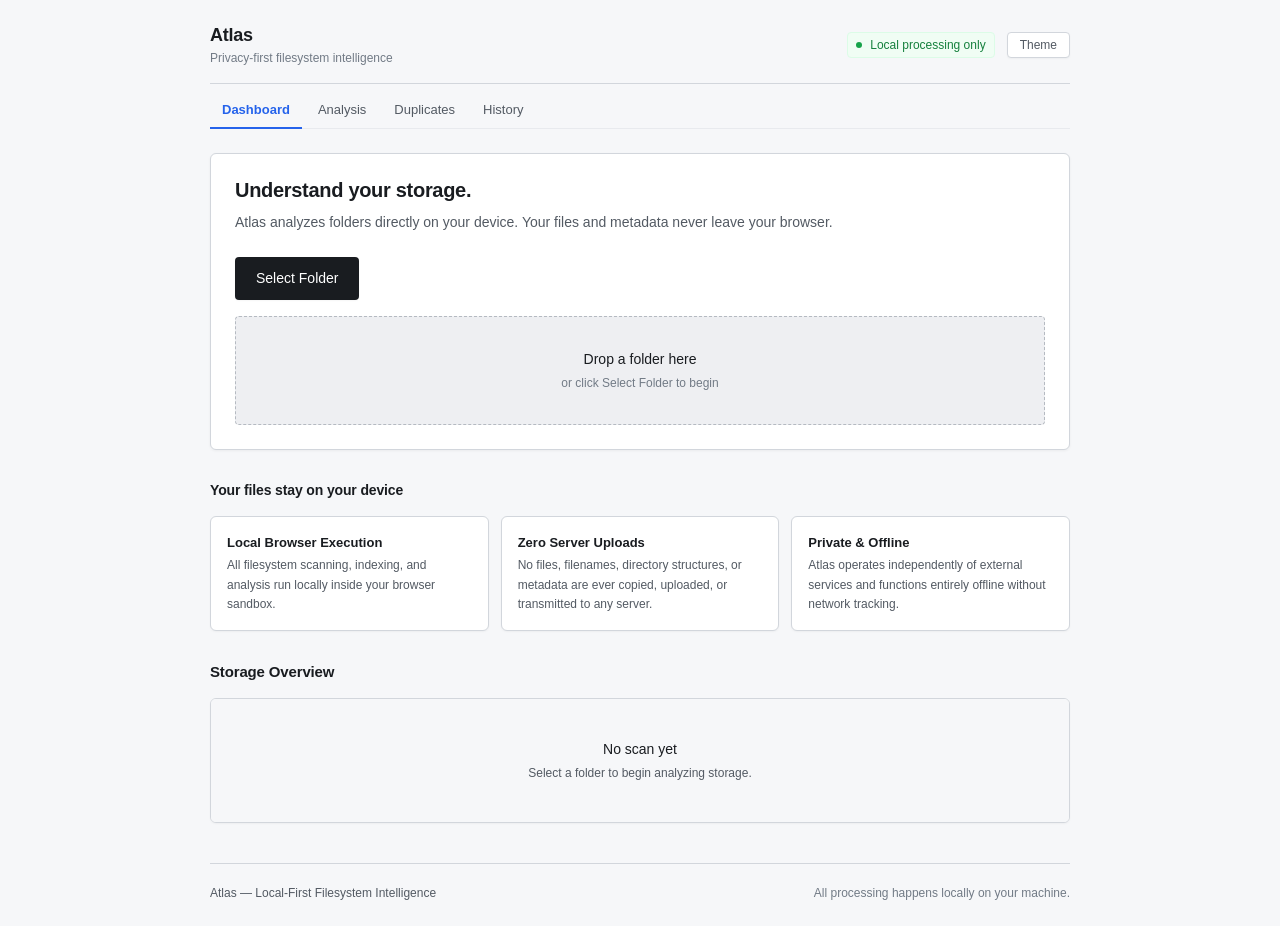
==== commit 682ba588: "Fixed Loader bug" ====
--- a/index.html
+++ b/index.html
@@ -59,13 +59,13 @@
             <div class="scan-progress-header">
                 <div class="scan-progress-title-row">
                     <span class="scan-spinner" aria-hidden="true"></span>
-                    <h3 id="scan-stage-title" class="scan-progress-title">Scanning folder...</h3>
+                    <h3 id="scan-stage-title" class="scan-progress-title"></h3>
                 </div>
                 <button type="button" id="cancel-scan-btn" class="btn-cancel" aria-label="Cancel scan">Cancel</button>
             </div>
 
             <div class="stage-tracker" role="list">
-                <div class="stage-step active" id="stage-step-scanning" role="listitem">
+                <div class="stage-step" id="stage-step-scanning" role="listitem">
                     <span class="stage-dot"></span>
                     <span class="stage-label">Scanning</span>
                 </div>
--- a/css/app.css
+++ b/css/app.css
@@ -47,6 +47,10 @@
 h3,
 h4 {
     overflow-wrap: break-word;
+}
+
+[hidden] {
+    display: none !important;
 }
 
 /* Base Light Mode Tokens */
@@ -456,6 +460,10 @@
     gap: var(--space-4);
 }
 
+.scan-progress-card[hidden] {
+    display: none !important;
+}
+
 .scan-progress-header {
     display: flex;
     justify-content: space-between;
@@ -474,6 +482,11 @@
     border: 2px solid var(--border-color);
     border-top-color: var(--accent);
     border-radius: 50%;
+    display: none;
+}
+
+.scan-progress-card.is-scanning .scan-spinner {
+    display: inline-block;
     animation: spin 0.8s linear infinite;
 }
 
@@ -577,6 +590,25 @@
     border-radius: 2px;
     width: 0%;
     transition: width 0.3s ease;
+}
+
+/* Indeterminate animation active ONLY while actively scanning */
+.scan-progress-card.is-scanning .progress-bar {
+    width: 40%;
+    position: absolute;
+    animation: indeterminate 1.5s infinite ease-in-out;
+}
+
+.scan-progress-card.is-complete .progress-bar {
+    position: static;
+    animation: none;
+    width: 100%;
+}
+
+@keyframes indeterminate {
+    0% { left: -40%; }
+    50% { left: 40%; width: 50%; }
+    100% { left: 100%; width: 40%; }
 }
 
 .scan-privacy-note {
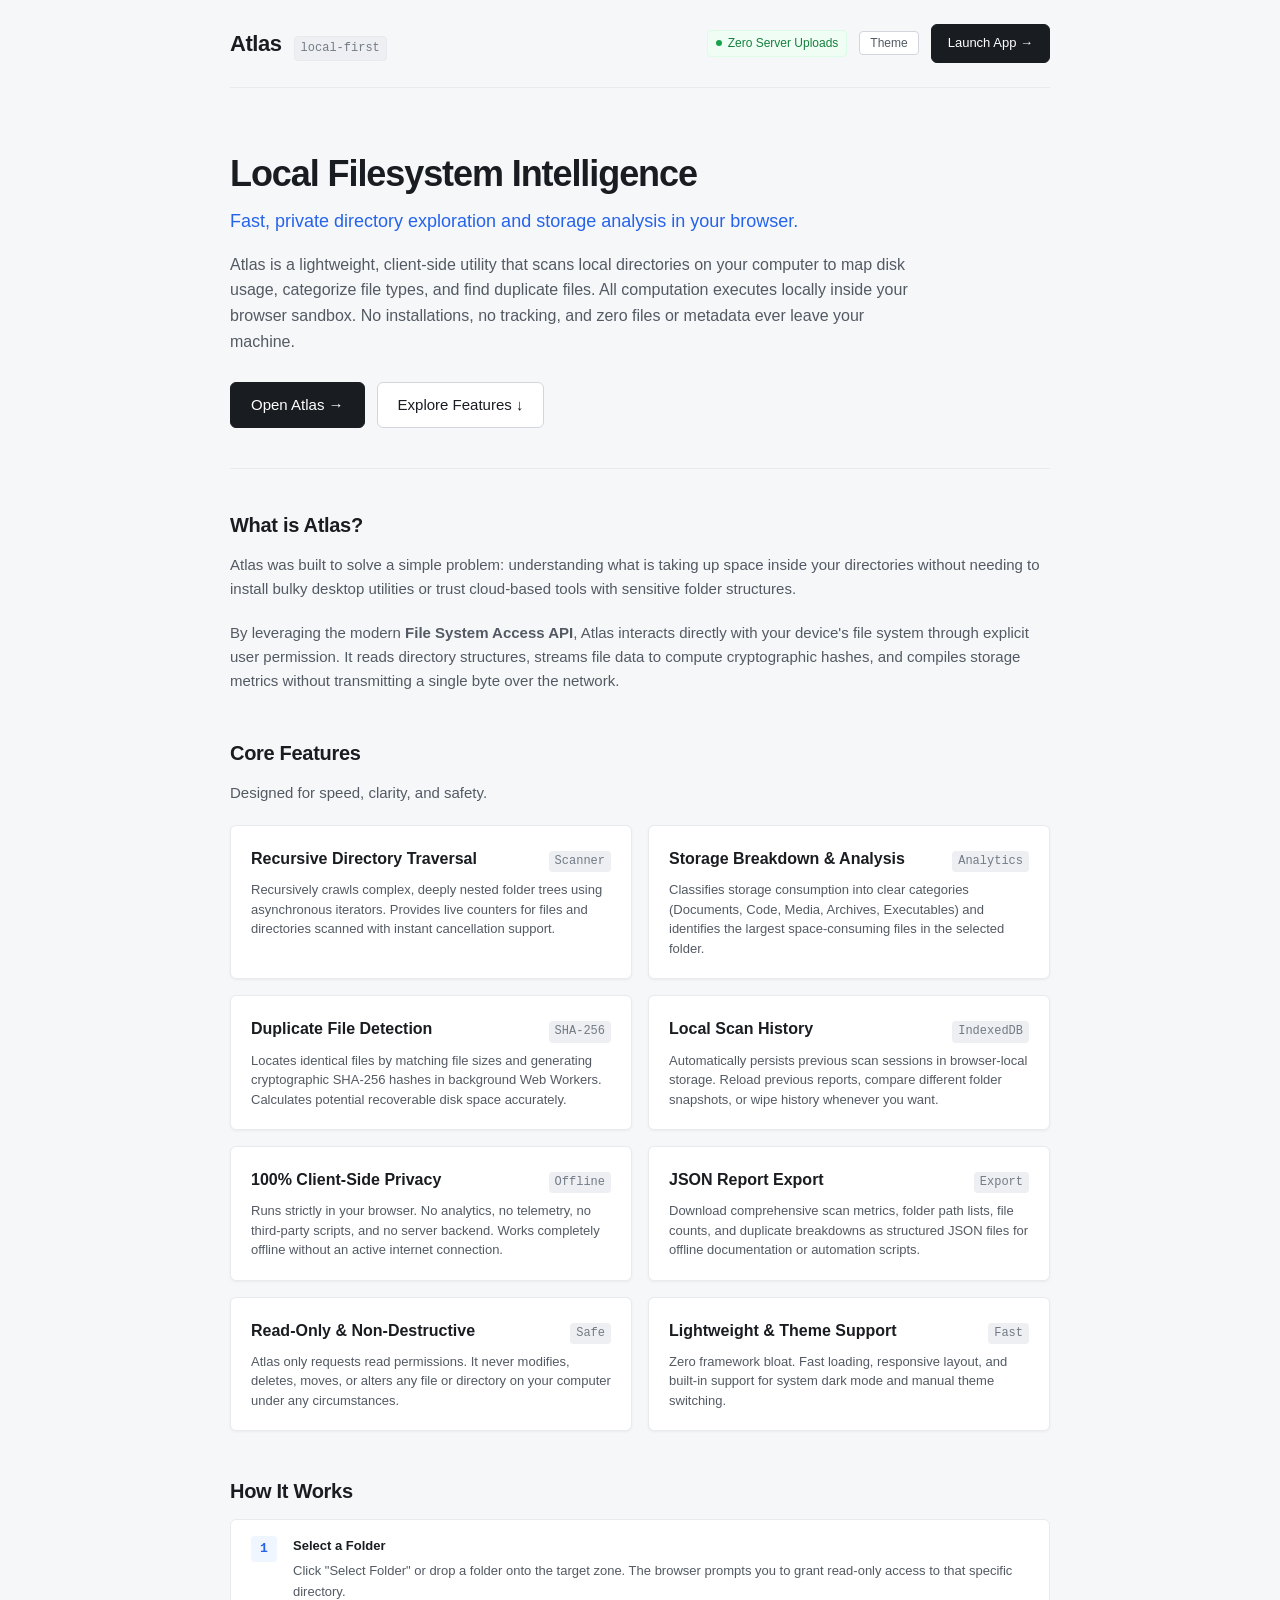
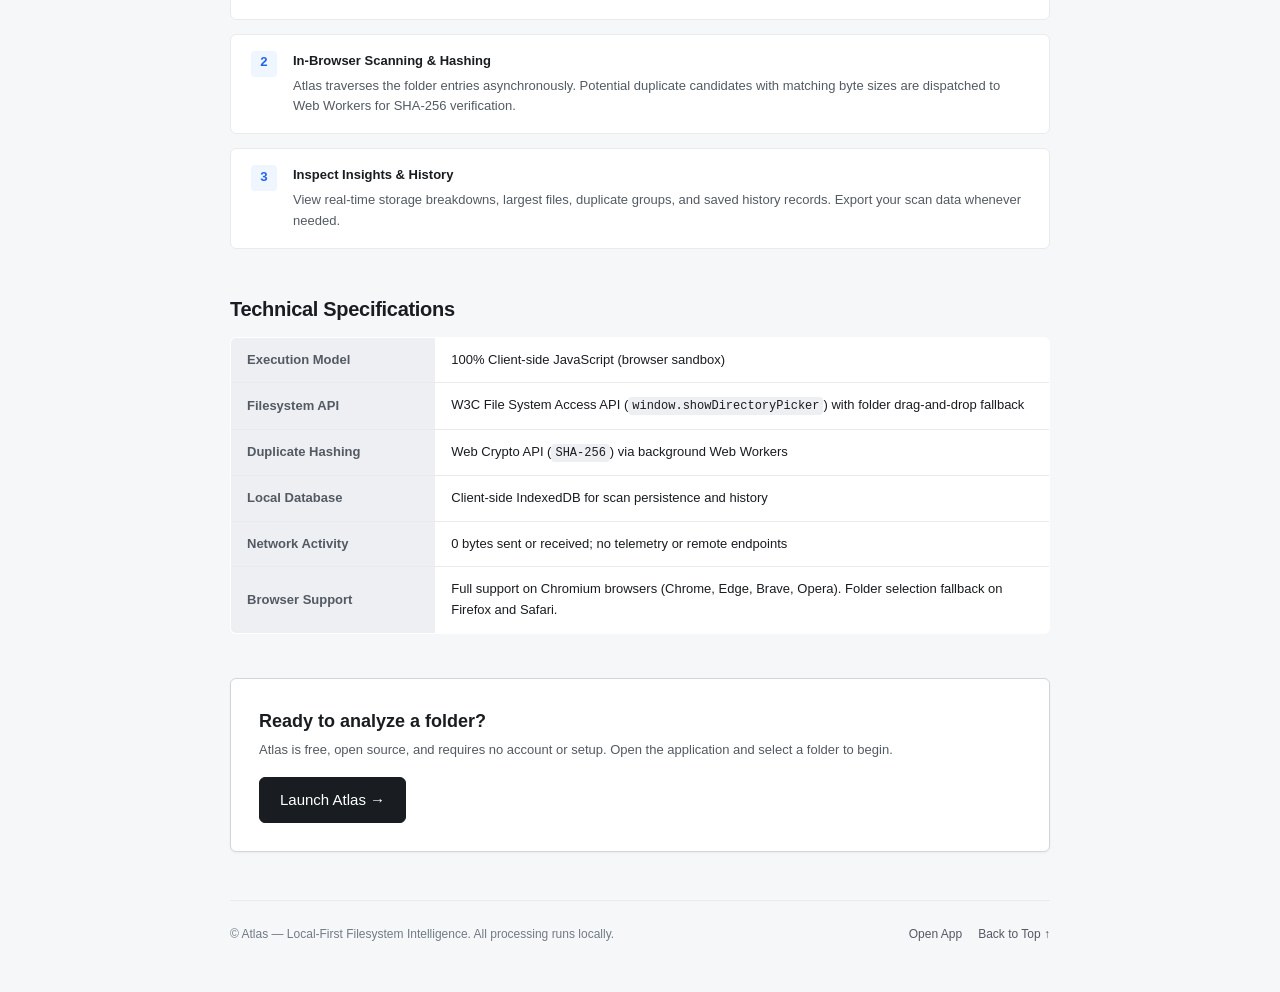
==== commit 8701091a: "Added Landing page" ====
--- a/index.html
+++ b/index.html
@@ -5,132 +5,277 @@
     <meta charset="UTF-8">
     <meta name="viewport" content="width=device-width, initial-scale=1.0">
     <meta name="description"
-        content="Atlas - Privacy-first, local-first filesystem intelligence application analyzing folders directly in your browser.">
-    <title>Atlas &mdash; Local Filesystem Intelligence</title>
-    <link rel="stylesheet" href="css/app.css">
-    <script src="js/app.js" type="module" defer></script>
+        content="Atlas - Lightweight, privacy-first filesystem intelligence tool for scanning directories, analyzing storage, and detecting duplicate files locally in your browser.">
+    <title>Atlas — Local Filesystem Intelligence</title>
+    <link rel="stylesheet" href="css/home.css">
 </head>
 
 <body>
-    <!-- Global Header -->
-    <header id="app-header" class="app-header">
-        <div class="brand-container">
-            <h1 class="brand-title">Atlas</h1>
-            <p class="brand-tagline">Privacy-first filesystem intelligence</p>
+    <header class="site-header">
+        <div class="brand-block">
+            <a href="index.html" class="brand-title">Atlas</a>
+            <span class="brand-tag">local-first</span>
         </div>
 
         <div class="header-actions">
-            <div id="privacy-status" class="privacy-status" role="status" aria-live="polite">
-                <span class="status-indicator" aria-hidden="true"></span>
-                <span class="status-text">Local processing only</span>
-            </div>
-
-            <button type="button" id="theme-toggle" class="theme-toggle-btn" aria-label="Toggle theme">
+            <div class="privacy-badge">
+                <span class="status-dot" aria-hidden="true"></span>
+                <span>Zero Server Uploads</span>
+            </div>
+
+            <button type="button" id="theme-toggle" class="theme-btn" aria-label="Toggle dark/light theme">
                 Theme
             </button>
+
+            <a href="home.html" class="btn btn-primary" id="header-launch-btn">
+                Launch App &rarr;
+            </a>
         </div>
     </header>
 
-    <!-- Compact Navigation -->
-    <nav id="app-nav" class="app-nav" aria-label="Primary navigation">
-        <button type="button" class="nav-btn active" data-view="dashboard">
-            Dashboard
-        </button>
-        <button type="button" class="nav-btn" data-view="analysis">
-            Analysis
-        </button>
-        <button type="button" class="nav-btn" data-view="duplicates">
-            Duplicates
-            <span id="nav-duplicates-badge" class="nav-badge" hidden>0</span>
-        </button>
-        <button type="button" class="nav-btn" data-view="history">
-            History
-        </button>
-    </nav>
-
-    <!-- Hidden folder input as fallback -->
-    <input type="file" id="folder-input" class="folder-input" webkitdirectory directory multiple hidden
-        aria-label="Select folder to analyze">
-
-    <!-- Main Content -->
-    <main id="main-content" class="main-content">
-        <!-- Scanning Progress State -->
-        <div id="scanning-progress-box" class="scan-progress-card" hidden role="region" aria-label="Scan in progress" aria-live="polite">
-            <div class="scan-progress-header">
-                <div class="scan-progress-title-row">
-                    <span class="scan-spinner" aria-hidden="true"></span>
-                    <h3 id="scan-stage-title" class="scan-progress-title"></h3>
-                </div>
-                <button type="button" id="cancel-scan-btn" class="btn-cancel" aria-label="Cancel scan">Cancel</button>
-            </div>
-
-            <div class="stage-tracker" role="list">
-                <div class="stage-step" id="stage-step-scanning" role="listitem">
-                    <span class="stage-dot"></span>
-                    <span class="stage-label">Scanning</span>
-                </div>
-                <div class="stage-step" id="stage-step-analyzing" role="listitem">
-                    <span class="stage-dot"></span>
-                    <span class="stage-label">Analyzing</span>
-                </div>
-                <div class="stage-step" id="stage-step-duplicates" role="listitem">
-                    <span class="stage-dot"></span>
-                    <span class="stage-label">Detecting duplicates</span>
-                </div>
-                <div class="stage-step" id="stage-step-complete" role="listitem">
-                    <span class="stage-dot"></span>
-                    <span class="stage-label">Complete</span>
-                </div>
-            </div>
-
-            <div class="scan-stats-row">
-                <div class="scan-stat-item">
-                    <span class="scan-stat-label">Files scanned</span>
-                    <span class="scan-stat-value" id="scan-files-counter">0</span>
-                </div>
-                <div class="scan-stat-divider" aria-hidden="true">/</div>
-                <div class="scan-stat-item">
-                    <span class="scan-stat-label">Directories scanned</span>
-                    <span class="scan-stat-value" id="scan-dirs-counter">0</span>
-                </div>
-            </div>
-
-            <div class="progress-track" role="progressbar" aria-label="Scan progress">
-                <div id="scan-progress-bar" class="progress-bar"></div>
-            </div>
-
-            <p class="scan-privacy-note">
-                <span class="status-indicator"></span>
-                Processing entirely in your browser sandbox. Zero data leaves your machine.
-            </p>
-        </div>
-
-        <!-- View 1: Dashboard -->
-        <section class="app-view" data-view-content="dashboard" id="view-dashboard">
-            <!-- Populated by renderDashboard() -->
-        </section>
-
-        <!-- View 2: Analysis -->
-        <section class="app-view" data-view-content="analysis" id="view-analysis" hidden>
-            <!-- Populated by renderAnalysis() -->
-        </section>
-
-        <!-- View 3: Duplicates -->
-        <section class="app-view" data-view-content="duplicates" id="view-duplicates" hidden>
-            <!-- Populated by renderDuplicates() -->
-        </section>
-
-        <!-- View 4: History -->
-        <section class="app-view" data-view-content="history" id="view-history" hidden>
-            <!-- Populated by renderHistory() -->
+    <main class="container">
+        <section class="hero-section" aria-labelledby="hero-title">
+            <h1 id="hero-title" class="hero-title">Local Filesystem Intelligence</h1>
+            <p class="hero-subtitle">Fast, private directory exploration and storage analysis in your browser.</p>
+            <p class="hero-description">
+                Atlas is a lightweight, client-side utility that scans local directories on your computer to map disk usage,
+                categorize file types, and find duplicate files. All computation executes locally inside your browser sandbox.
+                No installations, no tracking, and zero files or metadata ever leave your machine.
+            </p>
+            <div class="hero-cta-group">
+                <a href="home.html" class="btn btn-primary btn-large" id="hero-launch-btn">
+                    Open Atlas &rarr;
+                </a>
+                <a href="#features" class="btn btn-secondary btn-large">
+                    Explore Features &darr;
+                </a>
+            </div>
+        </section>
+
+        <section class="content-section" aria-labelledby="about-title">
+            <h2 id="about-title" class="section-title">What is Atlas?</h2>
+            <p class="section-intro">
+                Atlas was built to solve a simple problem: understanding what is taking up space inside your directories
+                without needing to install bulky desktop utilities or trust cloud-based tools with sensitive folder structures.
+            </p>
+            <p class="section-intro">
+                By leveraging the modern <strong>File System Access API</strong>, Atlas interacts directly with your device's
+                file system through explicit user permission. It reads directory structures, streams file data to compute
+                cryptographic hashes, and compiles storage metrics without transmitting a single byte over the network.
+            </p>
+        </section>
+
+        <section id="features" class="content-section" aria-labelledby="features-title">
+            <h2 id="features-title" class="section-title">Core Features</h2>
+            <p class="section-intro">
+                Designed for speed, clarity, and safety.
+            </p>
+
+            <div class="feature-grid">
+                <article class="feature-card">
+                    <div class="feature-header">
+                        <h3 class="feature-title">Recursive Directory Traversal</h3>
+                        <span class="feature-badge">Scanner</span>
+                    </div>
+                    <p class="feature-text">
+                        Recursively crawls complex, deeply nested folder trees using asynchronous iterators. Provides live counters
+                        for files and directories scanned with instant cancellation support.
+                    </p>
+                </article>
+
+                <article class="feature-card">
+                    <div class="feature-header">
+                        <h3 class="feature-title">Storage Breakdown &amp; Analysis</h3>
+                        <span class="feature-badge">Analytics</span>
+                    </div>
+                    <p class="feature-text">
+                        Classifies storage consumption into clear categories (Documents, Code, Media, Archives, Executables) and
+                        identifies the largest space-consuming files in the selected folder.
+                    </p>
+                </article>
+
+                <article class="feature-card">
+                    <div class="feature-header">
+                        <h3 class="feature-title">Duplicate File Detection</h3>
+                        <span class="feature-badge">SHA-256</span>
+                    </div>
+                    <p class="feature-text">
+                        Locates identical files by matching file sizes and generating cryptographic SHA-256 hashes in background
+                        Web Workers. Calculates potential recoverable disk space accurately.
+                    </p>
+                </article>
+
+                <article class="feature-card">
+                    <div class="feature-header">
+                        <h3 class="feature-title">Local Scan History</h3>
+                        <span class="feature-badge">IndexedDB</span>
+                    </div>
+                    <p class="feature-text">
+                        Automatically persists previous scan sessions in browser-local storage. Reload previous reports, compare
+                        different folder snapshots, or wipe history whenever you want.
+                    </p>
+                </article>
+
+                <article class="feature-card">
+                    <div class="feature-header">
+                        <h3 class="feature-title">100% Client-Side Privacy</h3>
+                        <span class="feature-badge">Offline</span>
+                    </div>
+                    <p class="feature-text">
+                        Runs strictly in your browser. No analytics, no telemetry, no third-party scripts, and no server backend.
+                        Works completely offline without an active internet connection.
+                    </p>
+                </article>
+
+                <article class="feature-card">
+                    <div class="feature-header">
+                        <h3 class="feature-title">JSON Report Export</h3>
+                        <span class="feature-badge">Export</span>
+                    </div>
+                    <p class="feature-text">
+                        Download comprehensive scan metrics, folder path lists, file counts, and duplicate breakdowns as structured
+                        JSON files for offline documentation or automation scripts.
+                    </p>
+                </article>
+
+                <article class="feature-card">
+                    <div class="feature-header">
+                        <h3 class="feature-title">Read-Only &amp; Non-Destructive</h3>
+                        <span class="feature-badge">Safe</span>
+                    </div>
+                    <p class="feature-text">
+                        Atlas only requests read permissions. It never modifies, deletes, moves, or alters any file or directory
+                        on your computer under any circumstances.
+                    </p>
+                </article>
+
+                <article class="feature-card">
+                    <div class="feature-header">
+                        <h3 class="feature-title">Lightweight &amp; Theme Support</h3>
+                        <span class="feature-badge">Fast</span>
+                    </div>
+                    <p class="feature-text">
+                        Zero framework bloat. Fast loading, responsive layout, and built-in support for system dark mode and
+                        manual theme switching.
+                    </p>
+                </article>
+            </div>
+        </section>
+
+        <section class="content-section" aria-labelledby="workflow-title">
+            <h2 id="workflow-title" class="section-title">How It Works</h2>
+            <ol class="steps-list">
+                <li class="step-item">
+                    <span class="step-num">1</span>
+                    <div class="step-content">
+                        <h3 class="step-content-title">Select a Folder</h3>
+                        <p class="step-content-desc">
+                            Click "Select Folder" or drop a folder onto the target zone. The browser prompts you to grant read-only access to that specific directory.
+                        </p>
+                    </div>
+                </li>
+                <li class="step-item">
+                    <span class="step-num">2</span>
+                    <div class="step-content">
+                        <h3 class="step-content-title">In-Browser Scanning &amp; Hashing</h3>
+                        <p class="step-content-desc">
+                            Atlas traverses the folder entries asynchronously. Potential duplicate candidates with matching byte sizes are dispatched to Web Workers for SHA-256 verification.
+                        </p>
+                    </div>
+                </li>
+                <li class="step-item">
+                    <span class="step-num">3</span>
+                    <div class="step-content">
+                        <h3 class="step-content-title">Inspect Insights &amp; History</h3>
+                        <p class="step-content-desc">
+                            View real-time storage breakdowns, largest files, duplicate groups, and saved history records. Export your scan data whenever needed.
+                        </p>
+                    </div>
+                </li>
+            </ol>
+        </section>
+
+        <section class="content-section" aria-labelledby="specs-title">
+            <h2 id="specs-title" class="section-title">Technical Specifications</h2>
+            <table class="specs-table">
+                <tbody>
+                    <tr>
+                        <th scope="row">Execution Model</th>
+                        <td>100% Client-side JavaScript (browser sandbox)</td>
+                    </tr>
+                    <tr>
+                        <th scope="row">Filesystem API</th>
+                        <td>W3C File System Access API (<code class="code-inline">window.showDirectoryPicker</code>) with folder drag-and-drop fallback</td>
+                    </tr>
+                    <tr>
+                        <th scope="row">Duplicate Hashing</th>
+                        <td>Web Crypto API (<code class="code-inline">SHA-256</code>) via background Web Workers</td>
+                    </tr>
+                    <tr>
+                        <th scope="row">Local Database</th>
+                        <td>Client-side IndexedDB for scan persistence and history</td>
+                    </tr>
+                    <tr>
+                        <th scope="row">Network Activity</th>
+                        <td>0 bytes sent or received; no telemetry or remote endpoints</td>
+                    </tr>
+                    <tr>
+                        <th scope="row">Browser Support</th>
+                        <td>Full support on Chromium browsers (Chrome, Edge, Brave, Opera). Folder selection fallback on Firefox and Safari.</td>
+                    </tr>
+                </tbody>
+            </table>
+        </section>
+
+        <section class="callout-box" aria-labelledby="launch-callout-title">
+            <div class="callout-header">
+                <h2 id="launch-callout-title" class="callout-title">Ready to analyze a folder?</h2>
+                <p class="callout-text">
+                    Atlas is free, open source, and requires no account or setup. Open the application and select a folder to begin.
+                </p>
+            </div>
+            <div class="callout-actions">
+                <a href="home.html" class="btn btn-primary btn-large" id="cta-launch-btn">
+                    Launch Atlas &rarr;
+                </a>
+            </div>
         </section>
     </main>
 
-    <!-- Global Footer -->
-    <footer id="app-footer" class="app-footer">
-        <p class="footer-text">Atlas &mdash; Local-First Filesystem Intelligence</p>
-        <p class="footer-privacy-note">All processing happens locally on your machine.</p>
+    <footer class="site-footer">
+        <p>&copy; Atlas &mdash; Local-First Filesystem Intelligence. All processing runs locally.</p>
+        <nav class="footer-nav" aria-label="Footer navigation">
+            <a href="home.html" class="footer-link">Open App</a>
+            <a href="#hero-title" class="footer-link">Back to Top &uarr;</a>
+        </nav>
     </footer>
+
+    <script>
+        const themeBtn = document.getElementById('theme-toggle');
+        const savedTheme = localStorage.getItem('atlas_theme');
+
+        function applyTheme(theme) {
+            document.documentElement.dataset.theme = theme;
+            if (themeBtn) {
+                themeBtn.textContent = theme === 'dark' ? 'Theme: Dark' : 'Theme: Light';
+            }
+        }
+
+        if (savedTheme) {
+            applyTheme(savedTheme);
+        } else if (window.matchMedia && window.matchMedia('(prefers-color-scheme: dark)').matches) {
+            applyTheme('dark');
+        }
+
+        if (themeBtn) {
+            themeBtn.addEventListener('click', () => {
+                const currentTheme = document.documentElement.dataset.theme === 'dark' ? 'dark' : 'light';
+                const nextTheme = currentTheme === 'dark' ? 'light' : 'dark';
+                applyTheme(nextTheme);
+                localStorage.setItem('atlas_theme', nextTheme);
+            });
+        }
+    </script>
 </body>
 
 </html>
--- a/css/home.css
+++ b/css/home.css
@@ -0,0 +1,558 @@
+*,
+*::before,
+*::after {
+    box-sizing: border-box;
+    margin: 0;
+    padding: 0;
+}
+
+:root {
+    --bg-canvas: #f6f7f9;
+    --bg-surface: #ffffff;
+    --bg-surface-raised: #ffffff;
+    --bg-subtle: #eeeff2;
+    --bg-subtle-hover: #e4e6ea;
+
+    --border-subtle: #e8eaee;
+    --border-color: #d2d6dc;
+    --border-strong: #9ca3af;
+
+    --text-primary: #191c20;
+    --text-secondary: #535a63;
+    --text-muted: #727b86;
+
+    --accent: #2563eb;
+    --accent-hover: #1d4ed8;
+    --accent-subtle: #eff6ff;
+
+    --btn-primary-bg: #191c20;
+    --btn-primary-text: #ffffff;
+    --btn-primary-hover: #2d3239;
+
+    --status-dot: #16a34a;
+    --status-bg: #f0fdf4;
+    --status-border: #dcfce7;
+    --status-text: #15803d;
+
+    --font-sans: -apple-system, BlinkMacSystemFont, "Segoe UI", Roboto, "Helvetica Neue", Arial, sans-serif;
+    --font-mono: ui-monospace, SFMono-Regular, "SF Mono", Menlo, Consolas, "Liberation Mono", monospace;
+
+    --text-xs: 0.75rem;
+    --text-sm: 0.8125rem;
+    --text-base: 0.9375rem;
+    --text-md: 1rem;
+    --text-lg: 1.125rem;
+    --text-xl: 1.25rem;
+    --text-2xl: 1.75rem;
+    --text-3xl: 2.25rem;
+
+    --radius-sm: 4px;
+    --radius-md: 6px;
+    --radius-lg: 8px;
+
+    --shadow-card: 0 1px 3px rgba(0, 0, 0, 0.05);
+
+    --page-max-width: 820px;
+    --line-height: 1.6;
+}
+
+@media (prefers-color-scheme: dark) {
+    :root {
+        --bg-canvas: #0f1115;
+        --bg-surface: #171a21;
+        --bg-surface-raised: #1c212a;
+        --bg-subtle: #202530;
+        --bg-subtle-hover: #282f3d;
+
+        --border-subtle: #222733;
+        --border-color: #2e3544;
+        --border-strong: #465063;
+
+        --text-primary: #e6edf3;
+        --text-secondary: #909dab;
+        --text-muted: #6b7785;
+
+        --accent: #3b82f6;
+        --accent-hover: #60a5fa;
+        --accent-subtle: #1e293b;
+
+        --btn-primary-bg: #e6edf3;
+        --btn-primary-text: #0f1115;
+        --btn-primary-hover: #ffffff;
+
+        --status-dot: #22c55e;
+        --status-bg: #052e16;
+        --status-border: #14532d;
+        --status-text: #4ade80;
+
+        --shadow-card: 0 1px 3px rgba(0, 0, 0, 0.3);
+    }
+}
+
+:root[data-theme="dark"] {
+    --bg-canvas: #0f1115;
+    --bg-surface: #171a21;
+    --bg-surface-raised: #1c212a;
+    --bg-subtle: #202530;
+    --bg-subtle-hover: #282f3d;
+
+    --border-subtle: #222733;
+    --border-color: #2e3544;
+    --border-strong: #465063;
+
+    --text-primary: #e6edf3;
+    --text-secondary: #909dab;
+    --text-muted: #6b7785;
+
+    --accent: #3b82f6;
+    --accent-hover: #60a5fa;
+    --accent-subtle: #1e293b;
+
+    --btn-primary-bg: #e6edf3;
+    --btn-primary-text: #0f1115;
+    --btn-primary-hover: #ffffff;
+
+    --status-dot: #22c55e;
+    --status-bg: #052e16;
+    --status-border: #14532d;
+    --status-text: #4ade80;
+
+    --shadow-card: 0 1px 3px rgba(0, 0, 0, 0.3);
+}
+
+:root[data-theme="light"] {
+    --bg-canvas: #f6f7f9;
+    --bg-surface: #ffffff;
+    --bg-surface-raised: #ffffff;
+    --bg-subtle: #eeeff2;
+    --bg-subtle-hover: #e4e6ea;
+
+    --border-subtle: #e8eaee;
+    --border-color: #d2d6dc;
+    --border-strong: #9ca3af;
+
+    --text-primary: #191c20;
+    --text-secondary: #535a63;
+    --text-muted: #727b86;
+
+    --accent: #2563eb;
+    --accent-hover: #1d4ed8;
+    --accent-subtle: #eff6ff;
+
+    --btn-primary-bg: #191c20;
+    --btn-primary-text: #ffffff;
+    --btn-primary-hover: #2d3239;
+
+    --status-dot: #16a34a;
+    --status-bg: #f0fdf4;
+    --status-border: #dcfce7;
+    --status-text: #15803d;
+
+    --shadow-card: 0 1px 3px rgba(0, 0, 0, 0.05);
+}
+
+html {
+    font-size: 16px;
+    scroll-behavior: smooth;
+}
+
+body {
+    min-height: 100vh;
+    background-color: var(--bg-canvas);
+    color: var(--text-primary);
+    font-family: var(--font-sans);
+    font-size: var(--text-base);
+    line-height: var(--line-height);
+    display: flex;
+    flex-direction: column;
+    align-items: center;
+    padding: 0 1rem 3rem;
+}
+
+.container {
+    width: 100%;
+    max-width: var(--page-max-width);
+}
+
+.site-header {
+    width: 100%;
+    max-width: var(--page-max-width);
+    display: flex;
+    align-items: center;
+    justify-content: space-between;
+    padding: 1.5rem 0;
+    border-bottom: 1px solid var(--border-subtle);
+    margin-bottom: 2.5rem;
+}
+
+.brand-block {
+    display: flex;
+    align-items: baseline;
+    gap: 0.75rem;
+}
+
+.brand-title {
+    font-size: 1.375rem;
+    font-weight: 700;
+    color: var(--text-primary);
+    text-decoration: none;
+    letter-spacing: -0.02em;
+}
+
+.brand-tag {
+    font-size: var(--text-xs);
+    font-family: var(--font-mono);
+    color: var(--text-muted);
+    background-color: var(--bg-subtle);
+    padding: 2px 6px;
+    border-radius: var(--radius-sm);
+    border: 1px solid var(--border-subtle);
+}
+
+.header-actions {
+    display: flex;
+    align-items: center;
+    gap: 0.75rem;
+}
+
+.privacy-badge {
+    display: inline-flex;
+    align-items: center;
+    gap: 0.375rem;
+    font-size: var(--text-xs);
+    font-weight: 500;
+    color: var(--status-text);
+    background-color: var(--status-bg);
+    border: 1px solid var(--status-border);
+    padding: 3px 8px;
+    border-radius: var(--radius-sm);
+}
+
+.status-dot {
+    width: 6px;
+    height: 6px;
+    border-radius: 50%;
+    background-color: var(--status-dot);
+}
+
+.btn {
+    display: inline-flex;
+    align-items: center;
+    justify-content: center;
+    gap: 0.5rem;
+    font-size: var(--text-sm);
+    font-weight: 500;
+    padding: 0.5rem 1rem;
+    border-radius: var(--radius-md);
+    text-decoration: none;
+    cursor: pointer;
+    border: 1px solid transparent;
+    transition: background-color 0.15s ease, border-color 0.15s ease, color 0.15s ease;
+}
+
+.btn-primary {
+    background-color: var(--btn-primary-bg);
+    color: var(--btn-primary-text);
+    border-color: var(--btn-primary-bg);
+}
+
+.btn-primary:hover {
+    background-color: var(--btn-primary-hover);
+    border-color: var(--btn-primary-hover);
+}
+
+.btn-secondary {
+    background-color: var(--bg-surface);
+    color: var(--text-primary);
+    border-color: var(--border-color);
+}
+
+.btn-secondary:hover {
+    background-color: var(--bg-subtle-hover);
+}
+
+.btn-large {
+    font-size: var(--text-base);
+    padding: 0.625rem 1.25rem;
+}
+
+.theme-btn {
+    font-size: var(--text-xs);
+    font-weight: 500;
+    padding: 4px 10px;
+    background-color: var(--bg-surface);
+    border: 1px solid var(--border-color);
+    border-radius: var(--radius-sm);
+    color: var(--text-secondary);
+    cursor: pointer;
+}
+
+.theme-btn:hover {
+    background-color: var(--bg-subtle);
+    color: var(--text-primary);
+}
+
+.hero-section {
+    padding: 1.5rem 0 2.5rem;
+    border-bottom: 1px solid var(--border-subtle);
+    margin-bottom: 2.5rem;
+}
+
+.hero-title {
+    font-size: var(--text-3xl);
+    font-weight: 700;
+    line-height: 1.2;
+    letter-spacing: -0.03em;
+    color: var(--text-primary);
+    margin-bottom: 0.75rem;
+}
+
+.hero-subtitle {
+    font-size: var(--text-lg);
+    font-weight: 500;
+    color: var(--accent);
+    margin-bottom: 1rem;
+}
+
+.hero-description {
+    font-size: var(--text-md);
+    color: var(--text-secondary);
+    max-width: 680px;
+    margin-bottom: 1.75rem;
+}
+
+.hero-cta-group {
+    display: flex;
+    flex-wrap: wrap;
+    align-items: center;
+    gap: 0.75rem;
+}
+
+.content-section {
+    margin-bottom: 2.75rem;
+}
+
+.section-title {
+    font-size: var(--text-xl);
+    font-weight: 600;
+    letter-spacing: -0.015em;
+    color: var(--text-primary);
+    margin-bottom: 0.75rem;
+}
+
+.section-intro {
+    font-size: var(--text-base);
+    color: var(--text-secondary);
+    margin-bottom: 1.25rem;
+}
+
+.feature-grid {
+    display: grid;
+    grid-template-columns: repeat(auto-fit, minmax(340px, 1fr));
+    gap: 1rem;
+}
+
+.feature-card {
+    background-color: var(--bg-surface);
+    border: 1px solid var(--border-subtle);
+    border-radius: var(--radius-md);
+    padding: 1.25rem;
+    box-shadow: var(--shadow-card);
+}
+
+.feature-header {
+    display: flex;
+    align-items: baseline;
+    justify-content: space-between;
+    margin-bottom: 0.5rem;
+}
+
+.feature-title {
+    font-size: var(--text-md);
+    font-weight: 600;
+    color: var(--text-primary);
+}
+
+.feature-badge {
+    font-family: var(--font-mono);
+    font-size: var(--text-xs);
+    color: var(--text-muted);
+    background-color: var(--bg-subtle);
+    padding: 1px 6px;
+    border-radius: var(--radius-sm);
+}
+
+.feature-text {
+    font-size: var(--text-sm);
+    color: var(--text-secondary);
+    line-height: 1.5;
+}
+
+.steps-list {
+    list-style: none;
+    display: flex;
+    flex-direction: column;
+    gap: 0.875rem;
+}
+
+.step-item {
+    display: flex;
+    gap: 1rem;
+    background-color: var(--bg-surface);
+    border: 1px solid var(--border-subtle);
+    border-radius: var(--radius-md);
+    padding: 1rem 1.25rem;
+}
+
+.step-num {
+    font-family: var(--font-mono);
+    font-size: var(--text-sm);
+    font-weight: 600;
+    color: var(--accent);
+    background-color: var(--accent-subtle);
+    border-radius: var(--radius-sm);
+    width: 26px;
+    height: 26px;
+    display: flex;
+    align-items: center;
+    justify-content: center;
+    flex-shrink: 0;
+}
+
+.step-content-title {
+    font-size: var(--text-sm);
+    font-weight: 600;
+    color: var(--text-primary);
+    margin-bottom: 0.25rem;
+}
+
+.step-content-desc {
+    font-size: var(--text-sm);
+    color: var(--text-secondary);
+}
+
+.specs-table {
+    width: 100%;
+    border-collapse: collapse;
+    font-size: var(--text-sm);
+    background-color: var(--bg-surface);
+    border: 1px solid var(--border-subtle);
+    border-radius: var(--radius-md);
+    overflow: hidden;
+}
+
+.specs-table th,
+.specs-table td {
+    padding: 0.75rem 1rem;
+    text-align: left;
+    border-bottom: 1px solid var(--border-subtle);
+}
+
+.specs-table th {
+    background-color: var(--bg-subtle);
+    color: var(--text-secondary);
+    font-weight: 600;
+    width: 25%;
+}
+
+.specs-table tr:last-child td,
+.specs-table tr:last-child th {
+    border-bottom: none;
+}
+
+.code-inline {
+    font-family: var(--font-mono);
+    font-size: var(--text-xs);
+    background-color: var(--bg-subtle);
+    padding: 2px 4px;
+    border-radius: var(--radius-sm);
+}
+
+.callout-box {
+    background-color: var(--bg-surface);
+    border: 1px solid var(--border-color);
+    border-radius: var(--radius-md);
+    padding: 1.75rem;
+    display: flex;
+    flex-direction: column;
+    gap: 1rem;
+    box-shadow: var(--shadow-card);
+    margin-bottom: 3rem;
+}
+
+.callout-header {
+    display: flex;
+    flex-direction: column;
+    gap: 0.25rem;
+}
+
+.callout-title {
+    font-size: var(--text-lg);
+    font-weight: 600;
+    color: var(--text-primary);
+}
+
+.callout-text {
+    font-size: var(--text-sm);
+    color: var(--text-secondary);
+}
+
+.callout-actions {
+    display: flex;
+    flex-wrap: wrap;
+    align-items: center;
+    gap: 0.75rem;
+}
+
+.site-footer {
+    width: 100%;
+    max-width: var(--page-max-width);
+    border-top: 1px solid var(--border-subtle);
+    padding-top: 1.5rem;
+    display: flex;
+    flex-wrap: wrap;
+    align-items: center;
+    justify-content: space-between;
+    gap: 1rem;
+    font-size: var(--text-xs);
+    color: var(--text-muted);
+}
+
+.footer-nav {
+    display: flex;
+    gap: 1rem;
+}
+
+.footer-link {
+    color: var(--text-secondary);
+    text-decoration: none;
+}
+
+.footer-link:hover {
+    color: var(--accent);
+    text-decoration: underline;
+}
+
+@media (max-width: 640px) {
+    .site-header {
+        flex-direction: column;
+        align-items: flex-start;
+        gap: 1rem;
+    }
+
+    .hero-title {
+        font-size: 1.875rem;
+    }
+
+    .feature-grid {
+        grid-template-columns: 1fr;
+    }
+
+    .specs-table th {
+        width: 35%;
+    }
+
+    .callout-box {
+        padding: 1.25rem;
+    }
+}
